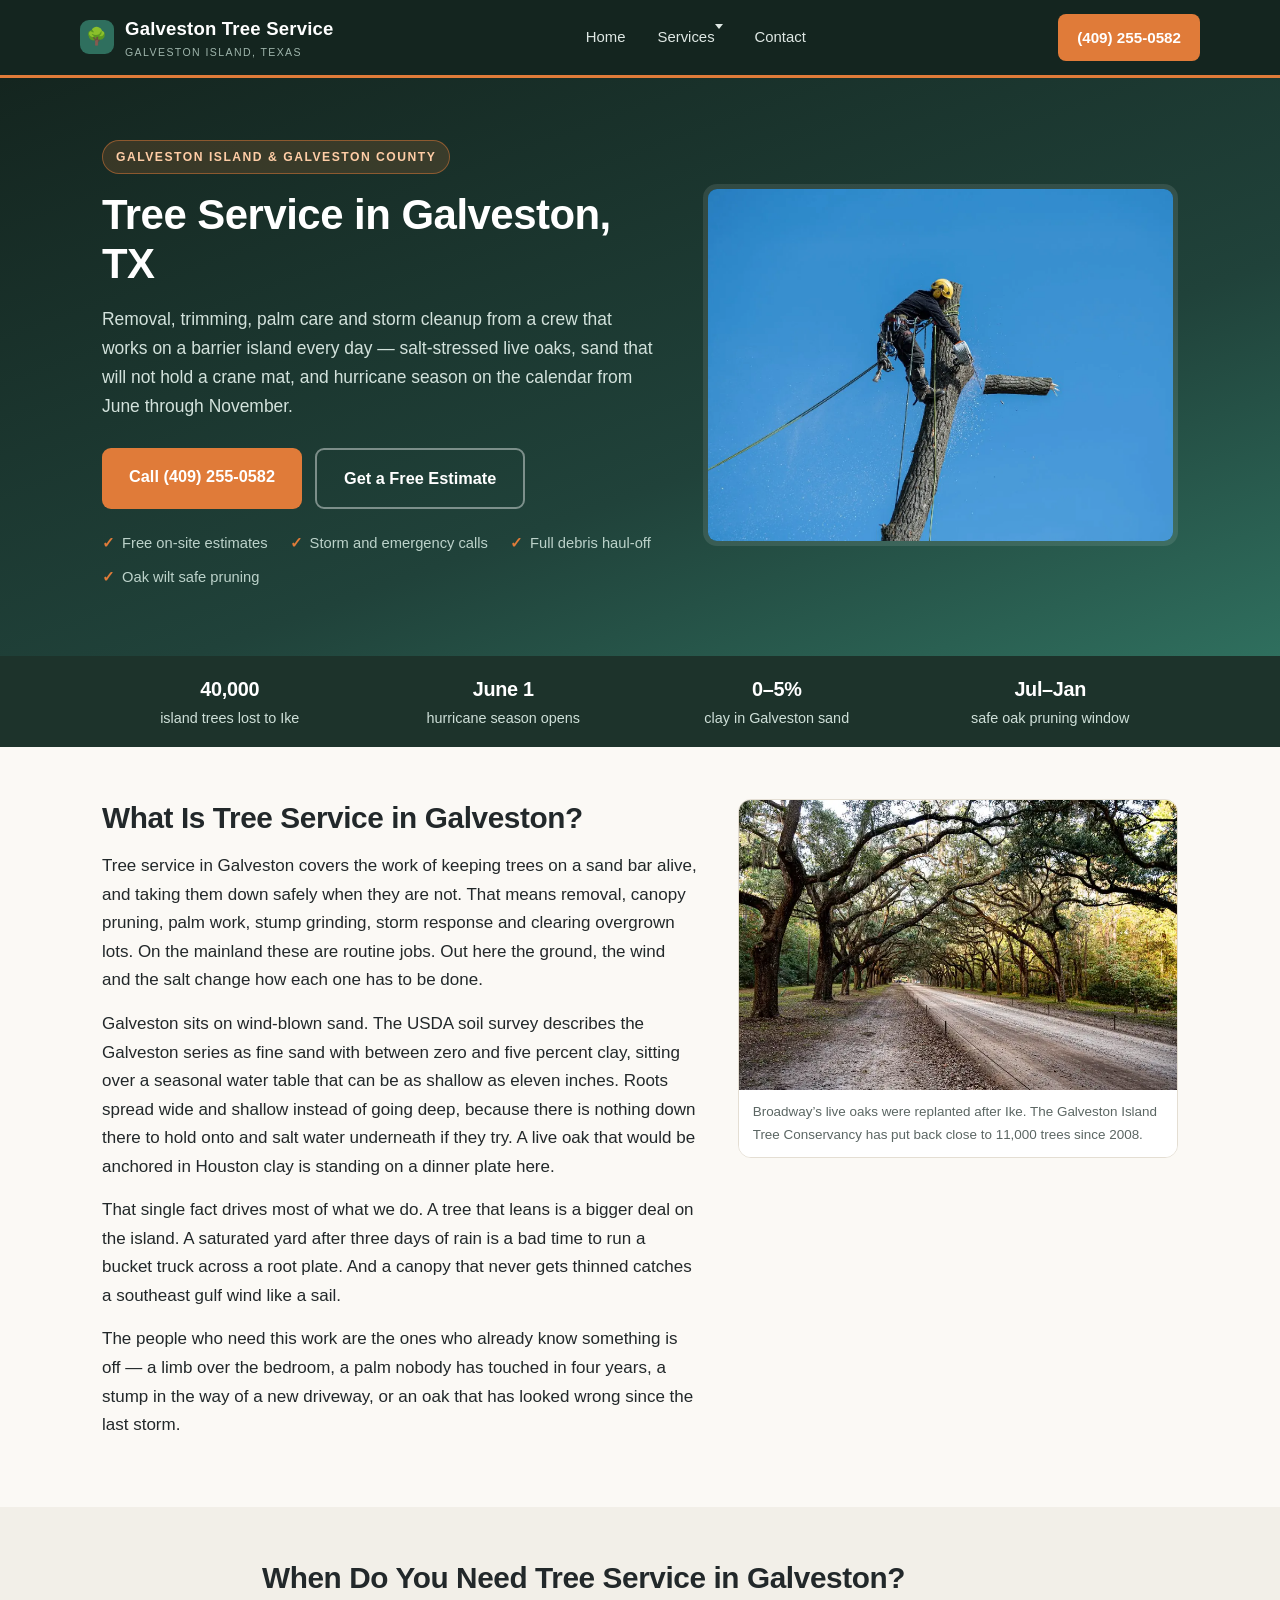
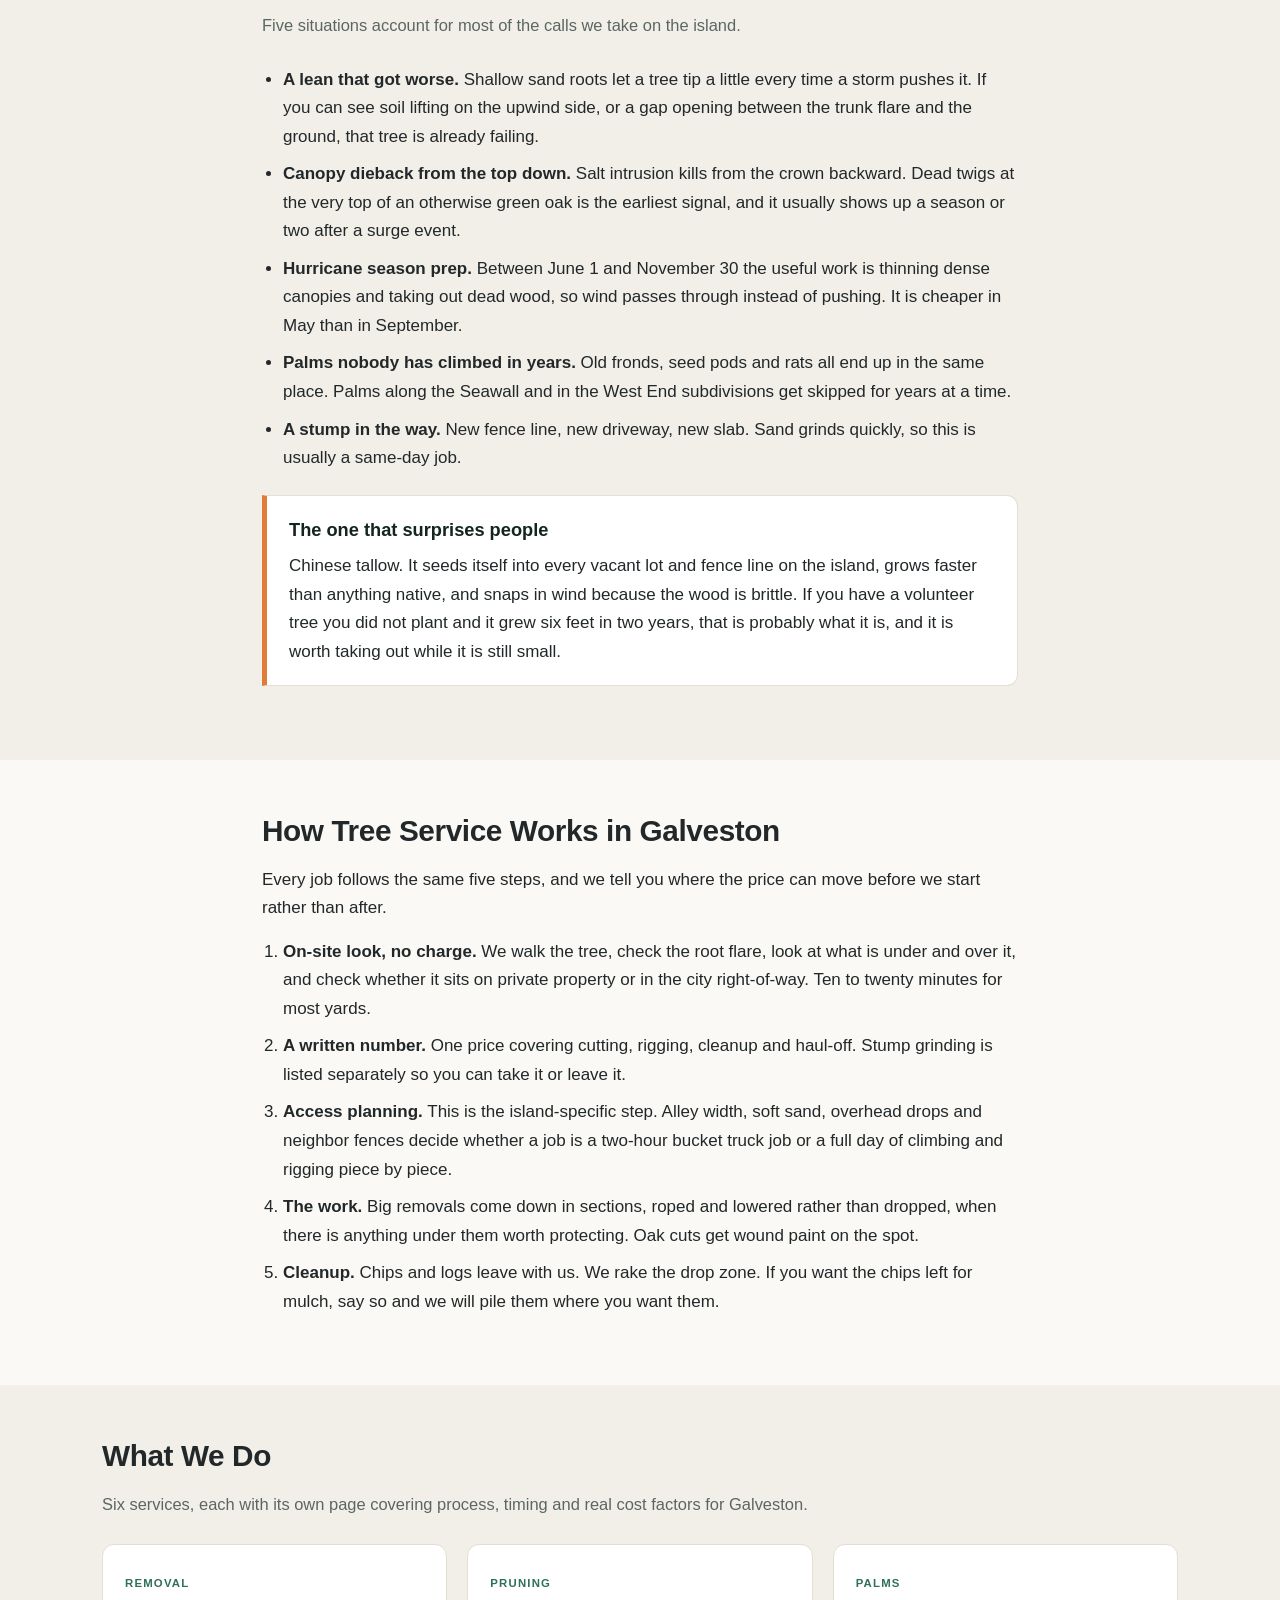
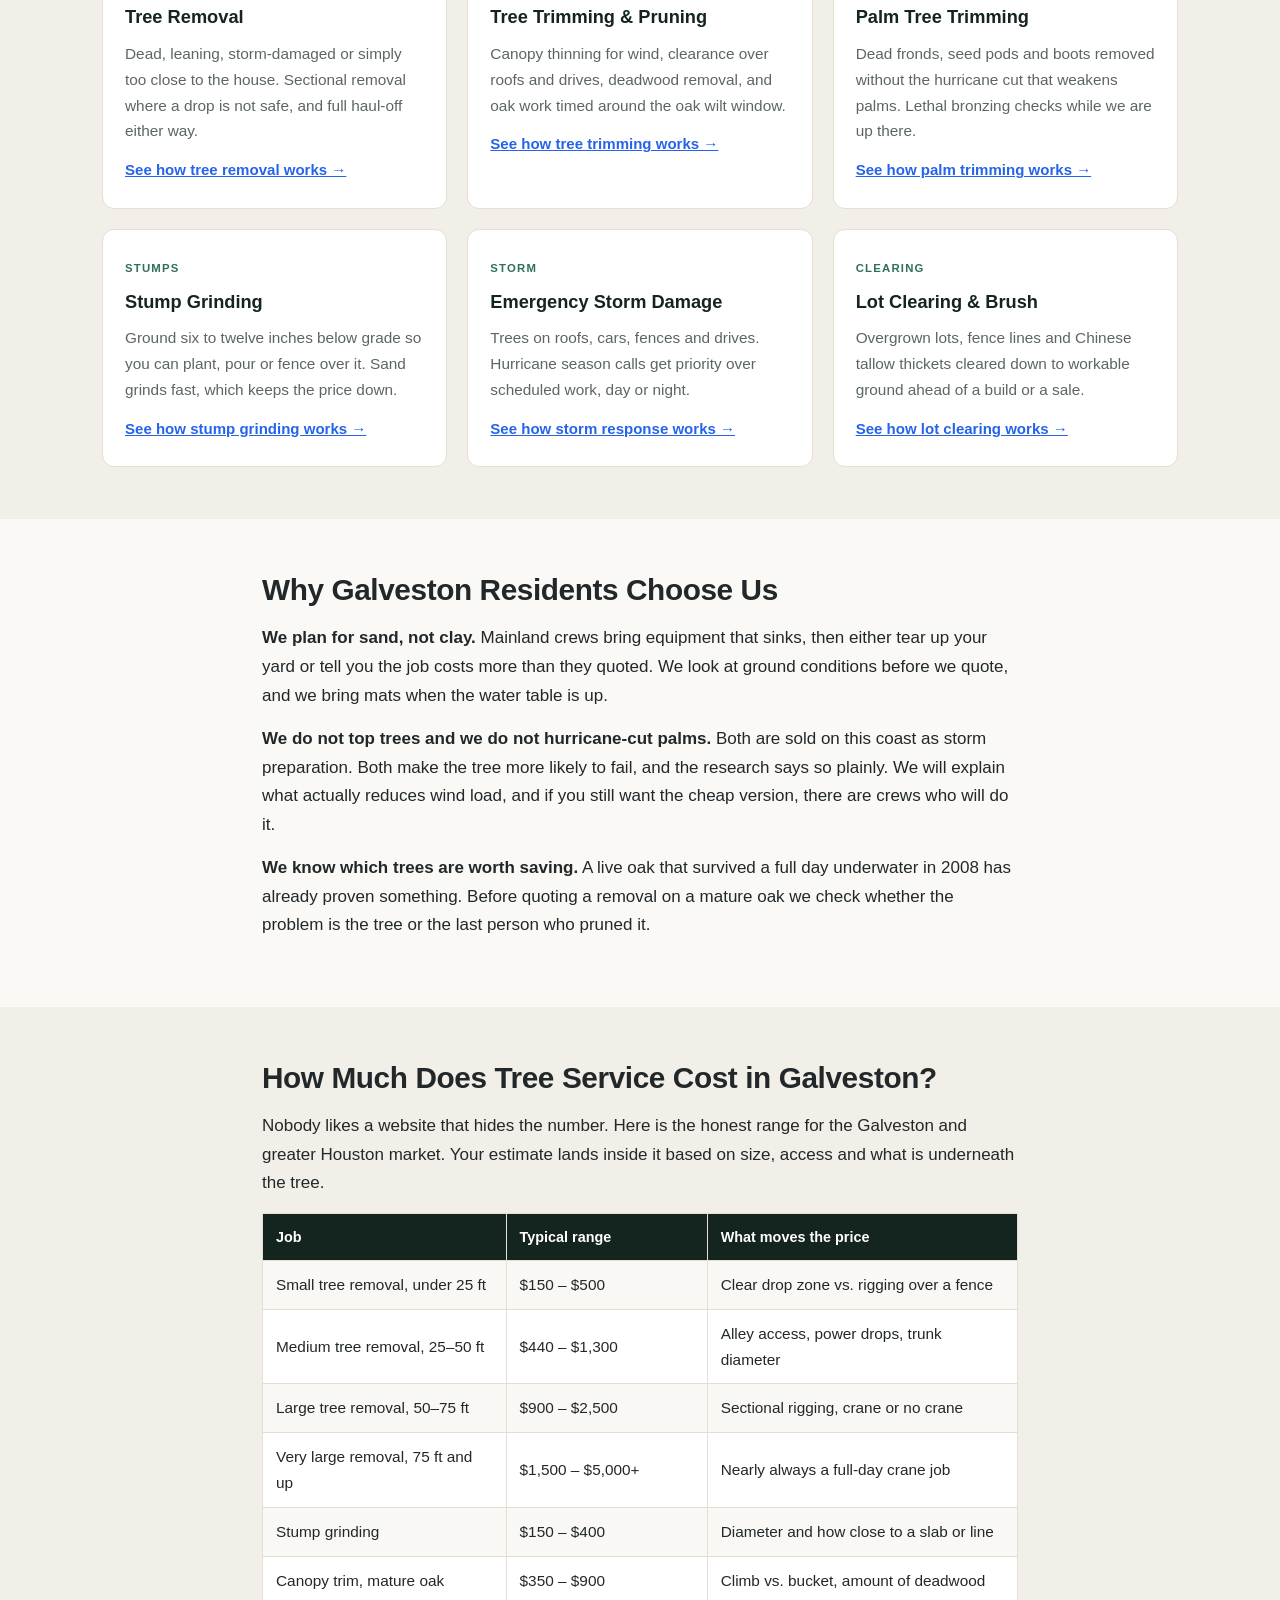
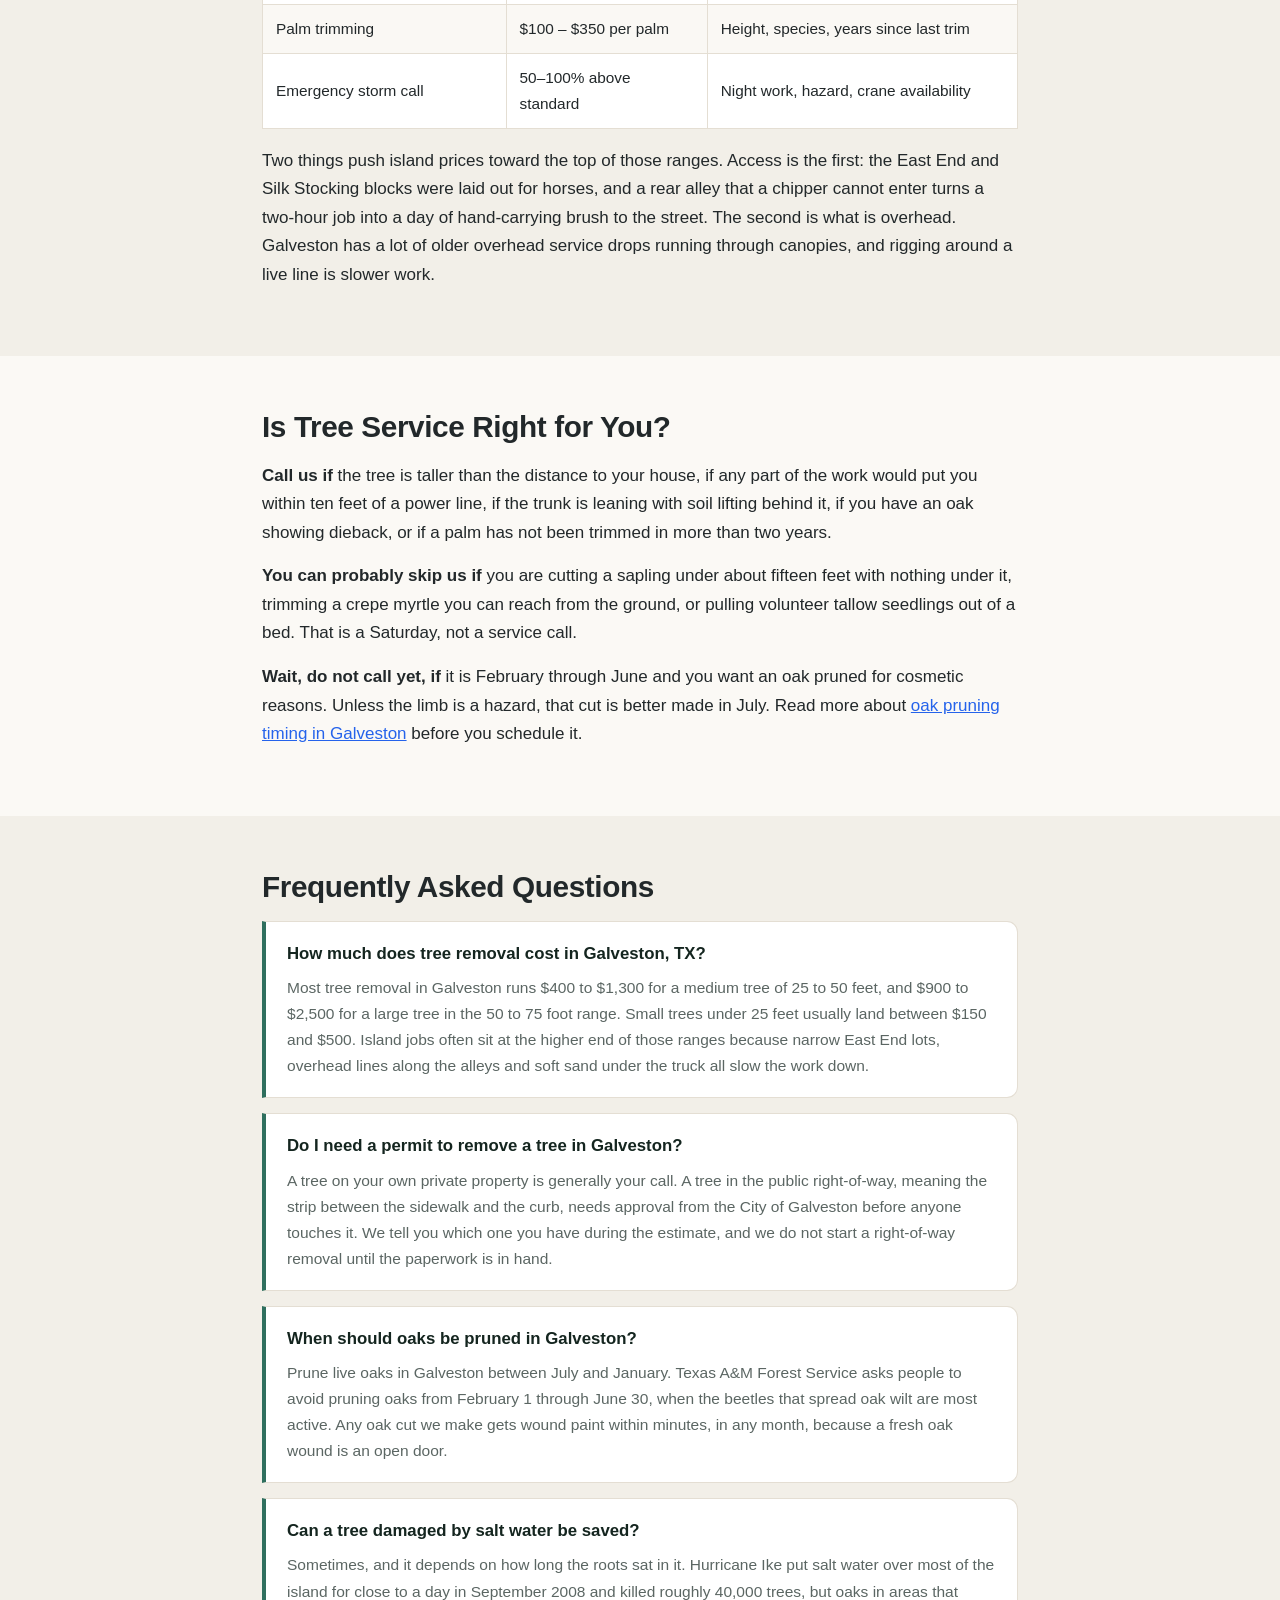
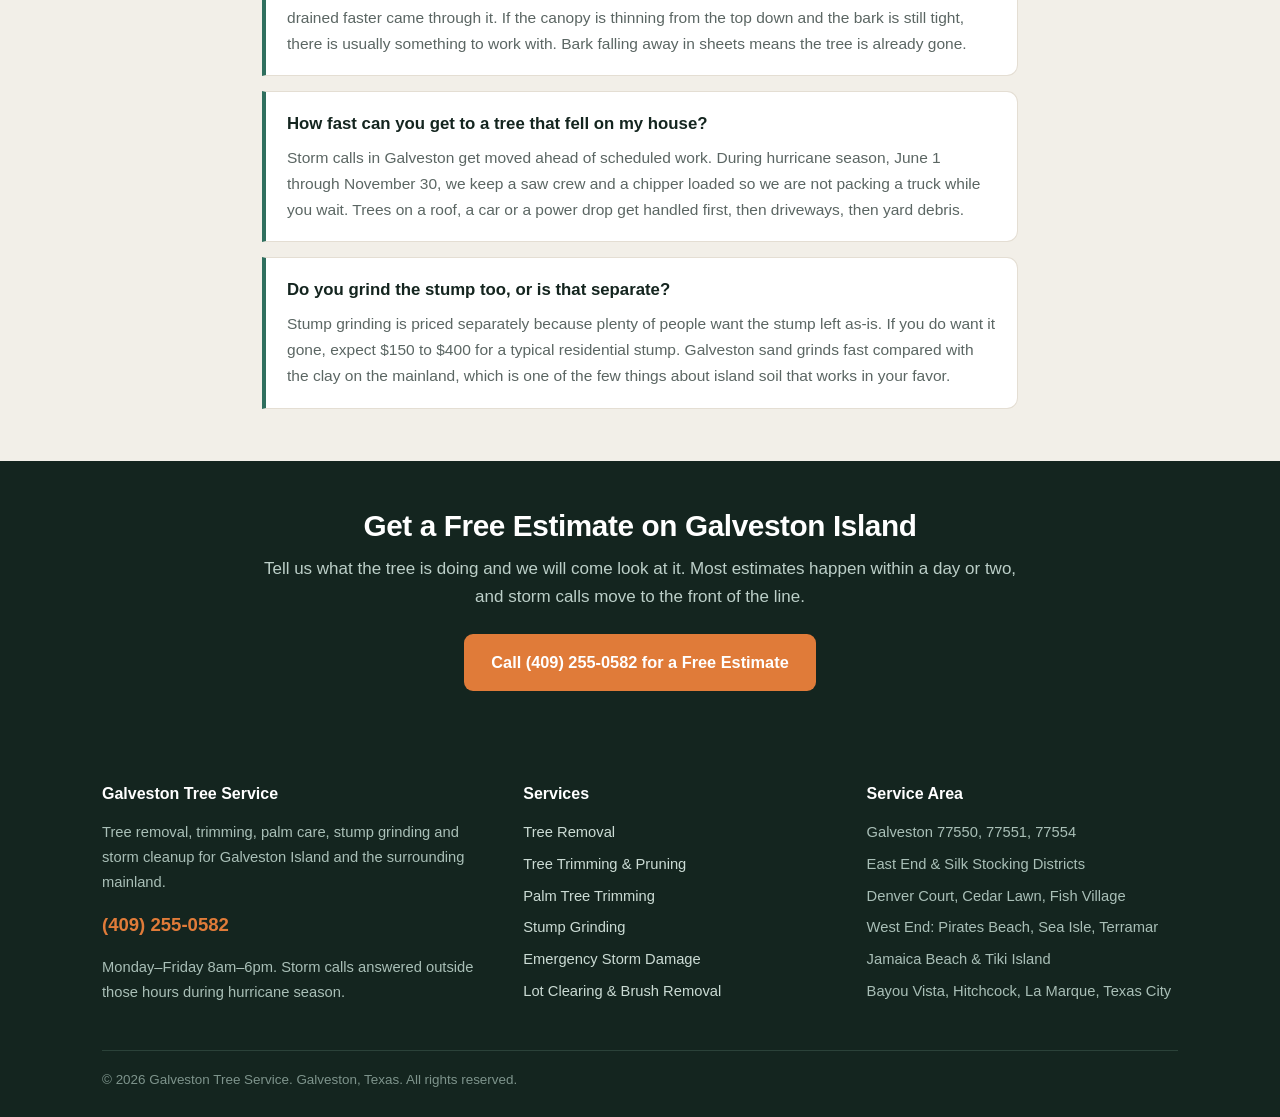
==== index.html @ 8388629d "Initial site build: Galveston Tree Service" ====
<!DOCTYPE html>
<html lang="en">
<head>
<meta charset="utf-8">
<meta name="viewport" content="width=device-width, initial-scale=1">
<title>Tree Service in Galveston, TX | Island Crew, Free Estimates</title>
<meta name="description" content="Tree service in Galveston, TX. Removal, trimming, palm care, stump grinding and storm cleanup on Galveston Island. Free estimates. Call (409) 255-0582.">
<link rel="canonical" href="https://www.treeservicegalveston.com/">
<meta property="og:title" content="Tree Service in Galveston, TX | Island Crew, Free Estimates">
<meta property="og:description" content="Tree service in Galveston, TX. Removal, trimming, palm care, stump grinding and storm cleanup on Galveston Island. Free estimates. Call (409) 255-0582.">
<meta property="og:type" content="website">
<meta property="og:url" content="https://www.treeservicegalveston.com/">
<link rel="stylesheet" href="styles.css">
<script type="application/ld+json">{"@context": "https://schema.org", "@type": "LocalBusiness", "name": "Galveston Tree Service", "telephone": "(409) 255-0582", "url": "https://www.treeservicegalveston.com/", "address": {"@type": "PostalAddress", "addressLocality": "Galveston", "addressRegion": "TX", "postalCode": "77550", "addressCountry": "US"}, "areaServed": "Galveston, TX", "description": "Tree service in Galveston, TX &mdash; removal, trimming, palm care, stump grinding and storm cleanup on Galveston Island.", "openingHours": "Mo-Fr 08:00-18:00"}</script>
<script type="application/ld+json">{"@context": "https://schema.org", "@type": "FAQPage", "mainEntity": [{"@type": "Question", "name": "How much does tree removal cost in Galveston, TX?", "acceptedAnswer": {"@type": "Answer", "text": "Most tree removal in Galveston runs $400 to $1,300 for a medium tree of 25 to 50 feet, and $900 to $2,500 for a large tree in the 50 to 75 foot range. Small trees under 25 feet usually land between $150 and $500. Island jobs often sit at the higher end of those ranges because narrow East End lots, overhead lines along the alleys and soft sand under the truck all slow the work down."}}, {"@type": "Question", "name": "Do I need a permit to remove a tree in Galveston?", "acceptedAnswer": {"@type": "Answer", "text": "A tree on your own private property is generally your call. A tree in the public right-of-way, meaning the strip between the sidewalk and the curb, needs approval from the City of Galveston before anyone touches it. We tell you which one you have during the estimate, and we do not start a right-of-way removal until the paperwork is in hand."}}, {"@type": "Question", "name": "When should oaks be pruned in Galveston?", "acceptedAnswer": {"@type": "Answer", "text": "Prune live oaks in Galveston between July and January. Texas A&amp;M Forest Service asks people to avoid pruning oaks from February 1 through June 30, when the beetles that spread oak wilt are most active. Any oak cut we make gets wound paint within minutes, in any month, because a fresh oak wound is an open door."}}, {"@type": "Question", "name": "Can a tree damaged by salt water be saved?", "acceptedAnswer": {"@type": "Answer", "text": "Sometimes, and it depends on how long the roots sat in it. Hurricane Ike put salt water over most of the island for close to a day in September 2008 and killed roughly 40,000 trees, but oaks in areas that drained faster came through it. If the canopy is thinning from the top down and the bark is still tight, there is usually something to work with. Bark falling away in sheets means the tree is already gone."}}, {"@type": "Question", "name": "How fast can you get to a tree that fell on my house?", "acceptedAnswer": {"@type": "Answer", "text": "Storm calls in Galveston get moved ahead of scheduled work. During hurricane season, June 1 through November 30, we keep a saw crew and a chipper loaded so we are not packing a truck while you wait. Trees on a roof, a car or a power drop get handled first, then driveways, then yard debris."}}, {"@type": "Question", "name": "Do you grind the stump too, or is that separate?", "acceptedAnswer": {"@type": "Answer", "text": "Stump grinding is priced separately because plenty of people want the stump left as-is. If you do want it gone, expect $150 to $400 for a typical residential stump. Galveston sand grinds fast compared with the clay on the mainland, which is one of the few things about island soil that works in your favor."}}]}</script>
</head>
<body>
<header class="topbar">
  <div class="wrap nav">
    <a class="brand" href="/"><span class="mark">&#127795;</span>
      <span>Galveston Tree Service<small>Galveston Island, Texas</small></span></a>
    <ul class="nav-links">
      <li><a href="/">Home</a></li>
      <li class="has-dropdown">
        <a href="services.html">Services</a>
        <div class="dropdown-menu">
          <ul class="dropdown-menu-list">
        <li><a href="tree-removal-galveston.html">Tree Removal</a></li>
        <li><a href="tree-trimming-galveston.html">Tree Trimming &amp; Pruning</a></li>
        <li><a href="palm-tree-trimming-galveston.html">Palm Tree Trimming</a></li>
        <li><a href="stump-grinding-galveston.html">Stump Grinding</a></li>
        <li><a href="emergency-tree-service-galveston.html">Emergency Storm Damage</a></li>
        <li><a href="lot-clearing-galveston.html">Lot Clearing &amp; Brush Removal</a></li>
          </ul>
        </div>
      </li>
      <li><a href="contact.html">Contact</a></li>
    </ul>
    <a class="nav-call" href="tel:+14092550582">(409) 255-0582</a>
  </div>
</header>
<section class="hero">
  <div class="wrap hero-grid">
    <div>
      <span class="eyebrow">Galveston Island &amp; Galveston County</span>
      <h1>Tree Service in Galveston, TX</h1>
      <p class="lede">Removal, trimming, palm care and storm cleanup from a crew that works on a barrier island every day &mdash; salt-stressed live oaks, sand that will not hold a crane mat, and hurricane season on the calendar from June through November.</p>
      <div class="hero-cta">
        <a class="btn btn-primary" href="tel:+14092550582">Call (409) 255-0582</a>
        <a class="btn btn-ghost" href="contact.html">Get a Free Estimate</a>
      </div>
      <ul class="hero-points">
        <li>Free on-site estimates</li>
        <li>Storm and emergency calls</li>
        <li>Full debris haul-off</li>
        <li>Oak wilt safe pruning</li>
      </ul>
    </div>
    <div class="hero-img">
      <img src="tree-service-galveston-tx.webp" alt="Tree service in Galveston, TX" width="1399" height="933">
    </div>
  </div>
</section>

<div class="strip">
  <div class="wrap strip-grid">
    <div><b>40,000</b>island trees lost to Ike</div>
    <div><b>June 1</b>hurricane season opens</div>
    <div><b>0&ndash;5%</b>clay in Galveston sand</div>
    <div><b>Jul&ndash;Jan</b>safe oak pruning window</div>
  </div>
</div>

<section>
  <div class="wrap two-col">
    <div>
      <h2>What Is Tree Service in Galveston?</h2>
      <p>Tree service in Galveston covers the work of keeping trees on a sand bar alive, and taking them down safely when they are not. That means removal, canopy pruning, palm work, stump grinding, storm response and clearing overgrown lots. On the mainland these are routine jobs. Out here the ground, the wind and the salt change how each one has to be done.</p>
      <p>Galveston sits on wind-blown sand. The USDA soil survey describes the Galveston series as fine sand with between zero and five percent clay, sitting over a seasonal water table that can be as shallow as eleven inches. Roots spread wide and shallow instead of going deep, because there is nothing down there to hold onto and salt water underneath if they try. A live oak that would be anchored in Houston clay is standing on a dinner plate here.</p>
      <p>That single fact drives most of what we do. A tree that leans is a bigger deal on the island. A saturated yard after three days of rain is a bad time to run a bucket truck across a root plate. And a canopy that never gets thinned catches a southeast gulf wind like a sail.</p>
      <p>The people who need this work are the ones who already know something is off &mdash; a limb over the bedroom, a palm nobody has touched in four years, a stump in the way of a new driveway, or an oak that has looked wrong since the last storm.</p>
    </div>
    <figure class="figure">
      <img src="live-oak-canopy-galveston.webp" alt="Tree service in Galveston, TX" width="820" height="546">
      <figcaption>Broadway&rsquo;s live oaks were replanted after Ike. The Galveston Island Tree Conservancy has put back close to 11,000 trees since 2008.</figcaption>
    </figure>
  </div>
</section>

<section class="alt">
  <div class="wrap narrow">
    <h2>When Do You Need Tree Service in Galveston?</h2>
    <p class="lead-sub">Five situations account for most of the calls we take on the island.</p>
    <ul class="body-list">
      <li><strong>A lean that got worse.</strong> Shallow sand roots let a tree tip a little every time a storm pushes it. If you can see soil lifting on the upwind side, or a gap opening between the trunk flare and the ground, that tree is already failing.</li>
      <li><strong>Canopy dieback from the top down.</strong> Salt intrusion kills from the crown backward. Dead twigs at the very top of an otherwise green oak is the earliest signal, and it usually shows up a season or two after a surge event.</li>
      <li><strong>Hurricane season prep.</strong> Between June 1 and November 30 the useful work is thinning dense canopies and taking out dead wood, so wind passes through instead of pushing. It is cheaper in May than in September.</li>
      <li><strong>Palms nobody has climbed in years.</strong> Old fronds, seed pods and rats all end up in the same place. Palms along the Seawall and in the West End subdivisions get skipped for years at a time.</li>
      <li><strong>A stump in the way.</strong> New fence line, new driveway, new slab. Sand grinds quickly, so this is usually a same-day job.</li>
    </ul>
    <div class="callout">
      <h3>The one that surprises people</h3>
      <p>Chinese tallow. It seeds itself into every vacant lot and fence line on the island, grows faster than anything native, and snaps in wind because the wood is brittle. If you have a volunteer tree you did not plant and it grew six feet in two years, that is probably what it is, and it is worth taking out while it is still small.</p>
    </div>
  </div>
</section>

<section>
  <div class="wrap narrow">
    <h2>How Tree Service Works in Galveston</h2>
    <p>Every job follows the same five steps, and we tell you where the price can move before we start rather than after.</p>
    <ol class="body-list">
      <li><strong>On-site look, no charge.</strong> We walk the tree, check the root flare, look at what is under and over it, and check whether it sits on private property or in the city right-of-way. Ten to twenty minutes for most yards.</li>
      <li><strong>A written number.</strong> One price covering cutting, rigging, cleanup and haul-off. Stump grinding is listed separately so you can take it or leave it.</li>
      <li><strong>Access planning.</strong> This is the island-specific step. Alley width, soft sand, overhead drops and neighbor fences decide whether a job is a two-hour bucket truck job or a full day of climbing and rigging piece by piece.</li>
      <li><strong>The work.</strong> Big removals come down in sections, roped and lowered rather than dropped, when there is anything under them worth protecting. Oak cuts get wound paint on the spot.</li>
      <li><strong>Cleanup.</strong> Chips and logs leave with us. We rake the drop zone. If you want the chips left for mulch, say so and we will pile them where you want them.</li>
    </ol>
  </div>
</section>

<section class="alt">
  <div class="wrap">
    <h2>What We Do</h2>
    <p class="lead-sub">Six services, each with its own page covering process, timing and real cost factors for Galveston.</p>
    <div class="cards">
      <div class="card"><span class="tag">Removal</span><h3>Tree Removal</h3>
        <p>Dead, leaning, storm-damaged or simply too close to the house. Sectional removal where a drop is not safe, and full haul-off either way.</p>
        <a class="more" href="tree-removal-galveston.html">See how tree removal works &rarr;</a></div>
      <div class="card"><span class="tag">Pruning</span><h3>Tree Trimming &amp; Pruning</h3>
        <p>Canopy thinning for wind, clearance over roofs and drives, deadwood removal, and oak work timed around the oak wilt window.</p>
        <a class="more" href="tree-trimming-galveston.html">See how tree trimming works &rarr;</a></div>
      <div class="card"><span class="tag">Palms</span><h3>Palm Tree Trimming</h3>
        <p>Dead fronds, seed pods and boots removed without the hurricane cut that weakens palms. Lethal bronzing checks while we are up there.</p>
        <a class="more" href="palm-tree-trimming-galveston.html">See how palm trimming works &rarr;</a></div>
      <div class="card"><span class="tag">Stumps</span><h3>Stump Grinding</h3>
        <p>Ground six to twelve inches below grade so you can plant, pour or fence over it. Sand grinds fast, which keeps the price down.</p>
        <a class="more" href="stump-grinding-galveston.html">See how stump grinding works &rarr;</a></div>
      <div class="card"><span class="tag">Storm</span><h3>Emergency Storm Damage</h3>
        <p>Trees on roofs, cars, fences and drives. Hurricane season calls get priority over scheduled work, day or night.</p>
        <a class="more" href="emergency-tree-service-galveston.html">See how storm response works &rarr;</a></div>
      <div class="card"><span class="tag">Clearing</span><h3>Lot Clearing &amp; Brush</h3>
        <p>Overgrown lots, fence lines and Chinese tallow thickets cleared down to workable ground ahead of a build or a sale.</p>
        <a class="more" href="lot-clearing-galveston.html">See how lot clearing works &rarr;</a></div>
    </div>
  </div>
</section>

<section>
  <div class="wrap narrow">
    <h2>Why Galveston Residents Choose Us</h2>
    <p><strong>We plan for sand, not clay.</strong> Mainland crews bring equipment that sinks, then either tear up your yard or tell you the job costs more than they quoted. We look at ground conditions before we quote, and we bring mats when the water table is up.</p>
    <p><strong>We do not top trees and we do not hurricane-cut palms.</strong> Both are sold on this coast as storm preparation. Both make the tree more likely to fail, and the research says so plainly. We will explain what actually reduces wind load, and if you still want the cheap version, there are crews who will do it.</p>
    <p><strong>We know which trees are worth saving.</strong> A live oak that survived a full day underwater in 2008 has already proven something. Before quoting a removal on a mature oak we check whether the problem is the tree or the last person who pruned it.</p>
  </div>
</section>

<section class="alt">
  <div class="wrap narrow">
    <h2>How Much Does Tree Service Cost in Galveston?</h2>
    <p>Nobody likes a website that hides the number. Here is the honest range for the Galveston and greater Houston market. Your estimate lands inside it based on size, access and what is underneath the tree.</p>
    <table class="price-table">
      <tr><th>Job</th><th>Typical range</th><th>What moves the price</th></tr>
      <tr><td>Small tree removal, under 25 ft</td><td>$150 &ndash; $500</td><td>Clear drop zone vs. rigging over a fence</td></tr>
      <tr><td>Medium tree removal, 25&ndash;50 ft</td><td>$440 &ndash; $1,300</td><td>Alley access, power drops, trunk diameter</td></tr>
      <tr><td>Large tree removal, 50&ndash;75 ft</td><td>$900 &ndash; $2,500</td><td>Sectional rigging, crane or no crane</td></tr>
      <tr><td>Very large removal, 75 ft and up</td><td>$1,500 &ndash; $5,000+</td><td>Nearly always a full-day crane job</td></tr>
      <tr><td>Stump grinding</td><td>$150 &ndash; $400</td><td>Diameter and how close to a slab or line</td></tr>
      <tr><td>Canopy trim, mature oak</td><td>$350 &ndash; $900</td><td>Climb vs. bucket, amount of deadwood</td></tr>
      <tr><td>Palm trimming</td><td>$100 &ndash; $350 per palm</td><td>Height, species, years since last trim</td></tr>
      <tr><td>Emergency storm call</td><td>50&ndash;100% above standard</td><td>Night work, hazard, crane availability</td></tr>
    </table>
    <p>Two things push island prices toward the top of those ranges. Access is the first: the East End and Silk Stocking blocks were laid out for horses, and a rear alley that a chipper cannot enter turns a two-hour job into a day of hand-carrying brush to the street. The second is what is overhead. Galveston has a lot of older overhead service drops running through canopies, and rigging around a live line is slower work.</p>
  </div>
</section>

<section>
  <div class="wrap narrow">
    <h2>Is Tree Service Right for You?</h2>
    <p><strong>Call us if</strong> the tree is taller than the distance to your house, if any part of the work would put you within ten feet of a power line, if the trunk is leaning with soil lifting behind it, if you have an oak showing dieback, or if a palm has not been trimmed in more than two years.</p>
    <p><strong>You can probably skip us if</strong> you are cutting a sapling under about fifteen feet with nothing under it, trimming a crepe myrtle you can reach from the ground, or pulling volunteer tallow seedlings out of a bed. That is a Saturday, not a service call.</p>
    <p><strong>Wait, do not call yet, if</strong> it is February through June and you want an oak pruned for cosmetic reasons. Unless the limb is a hazard, that cut is better made in July. Read more about <a href="tree-trimming-galveston.html" style="color: #2563eb; text-decoration: underline;">oak pruning timing in Galveston</a> before you schedule it.</p>
  </div>
</section>

<section class="alt">
  <div class="wrap narrow">
    <h2>Frequently Asked Questions</h2>
    <div class="faq">
  <div class="faq-item">
    <h3>How much does tree removal cost in Galveston, TX?</h3>
    <p>Most tree removal in Galveston runs $400 to $1,300 for a medium tree of 25 to 50 feet, and $900 to $2,500 for a large tree in the 50 to 75 foot range. Small trees under 25 feet usually land between $150 and $500. Island jobs often sit at the higher end of those ranges because narrow East End lots, overhead lines along the alleys and soft sand under the truck all slow the work down.</p>
  </div>
  <div class="faq-item">
    <h3>Do I need a permit to remove a tree in Galveston?</h3>
    <p>A tree on your own private property is generally your call. A tree in the public right-of-way, meaning the strip between the sidewalk and the curb, needs approval from the City of Galveston before anyone touches it. We tell you which one you have during the estimate, and we do not start a right-of-way removal until the paperwork is in hand.</p>
  </div>
  <div class="faq-item">
    <h3>When should oaks be pruned in Galveston?</h3>
    <p>Prune live oaks in Galveston between July and January. Texas A&amp;M Forest Service asks people to avoid pruning oaks from February 1 through June 30, when the beetles that spread oak wilt are most active. Any oak cut we make gets wound paint within minutes, in any month, because a fresh oak wound is an open door.</p>
  </div>
  <div class="faq-item">
    <h3>Can a tree damaged by salt water be saved?</h3>
    <p>Sometimes, and it depends on how long the roots sat in it. Hurricane Ike put salt water over most of the island for close to a day in September 2008 and killed roughly 40,000 trees, but oaks in areas that drained faster came through it. If the canopy is thinning from the top down and the bark is still tight, there is usually something to work with. Bark falling away in sheets means the tree is already gone.</p>
  </div>
  <div class="faq-item">
    <h3>How fast can you get to a tree that fell on my house?</h3>
    <p>Storm calls in Galveston get moved ahead of scheduled work. During hurricane season, June 1 through November 30, we keep a saw crew and a chipper loaded so we are not packing a truck while you wait. Trees on a roof, a car or a power drop get handled first, then driveways, then yard debris.</p>
  </div>
  <div class="faq-item">
    <h3>Do you grind the stump too, or is that separate?</h3>
    <p>Stump grinding is priced separately because plenty of people want the stump left as-is. If you do want it gone, expect $150 to $400 for a typical residential stump. Galveston sand grinds fast compared with the clay on the mainland, which is one of the few things about island soil that works in your favor.</p>
  </div>
</div>
  </div>
</section>

<div class="cta-band">
  <div class="wrap">
    <h2>Get a Free Estimate on Galveston Island</h2>
    <p>Tell us what the tree is doing and we will come look at it. Most estimates happen within a day or two, and storm calls move to the front of the line.</p>
    <a class="btn btn-primary" href="tel:+14092550582">Call (409) 255-0582 for a Free Estimate</a>
  </div>
</div>

<footer>
  <div class="wrap">
    <div class="foot-grid">
      <div>
        <h4>Galveston Tree Service</h4>
        <p>Tree removal, trimming, palm care, stump grinding and storm cleanup for Galveston Island and the surrounding mainland.</p>
        <p><a class="foot-phone" href="tel:+14092550582">(409) 255-0582</a></p>
        <p>Monday&ndash;Friday 8am&ndash;6pm. Storm calls answered outside those hours during hurricane season.</p>
      </div>
      <div>
        <h4>Services</h4>
        <ul>
          <li><a href="tree-removal-galveston.html">Tree Removal</a></li>
          <li><a href="tree-trimming-galveston.html">Tree Trimming &amp; Pruning</a></li>
          <li><a href="palm-tree-trimming-galveston.html">Palm Tree Trimming</a></li>
          <li><a href="stump-grinding-galveston.html">Stump Grinding</a></li>
          <li><a href="emergency-tree-service-galveston.html">Emergency Storm Damage</a></li>
          <li><a href="lot-clearing-galveston.html">Lot Clearing &amp; Brush Removal</a></li>
        </ul>
      </div>
      <div>
        <h4>Service Area</h4>
        <ul>
          <li>Galveston 77550, 77551, 77554</li>
          <li>East End &amp; Silk Stocking Districts</li>
          <li>Denver Court, Cedar Lawn, Fish Village</li>
          <li>West End: Pirates Beach, Sea Isle, Terramar</li>
          <li>Jamaica Beach &amp; Tiki Island</li>
          <li>Bayou Vista, Hitchcock, La Marque, Texas City</li>
        </ul>
      </div>
    </div>
    <div class="foot-bottom">&copy; 2026 Galveston Tree Service. Galveston, Texas. All rights reserved.</div>
  </div>
</footer>
</body>
</html>
---- styles.css ----
/* Galveston Tree Service - island palette: pine, sand, sunset */
:root{
  --nav:#14251f;
  --nav-2:#1d332b;
  --accent:#e07b39;
  --accent-dk:#b85f26;
  --sea:#2f6f5e;
  --bg:#fbf9f5;
  --card:#ffffff;
  --ink:#22282a;
  --muted:#5b6663;
  --line:#e4ded3;
}
*{box-sizing:border-box;margin:0;padding:0}
html{scroll-behavior:auto}
body{
  font-family:"Segoe UI",Roboto,-apple-system,BlinkMacSystemFont,Helvetica,Arial,sans-serif;
  color:var(--ink);background:var(--bg);line-height:1.68;font-size:17px;
}
img{max-width:100%;display:block}
a{color:inherit}
.wrap{max-width:1120px;margin:0 auto;padding:0 22px}

/* ---------- NAV ---------- */
.topbar{background:var(--nav);position:sticky;top:0;z-index:300;border-bottom:3px solid var(--accent)}
.nav{display:flex;align-items:center;justify-content:space-between;gap:18px;padding:13px 0}
.brand{display:flex;align-items:center;gap:11px;color:#fff;text-decoration:none;font-weight:700;font-size:1.16rem;letter-spacing:.2px}
.brand span.mark{
  width:34px;height:34px;border-radius:9px;background:var(--sea);
  display:inline-flex;align-items:center;justify-content:center;font-size:1.05rem;flex:0 0 auto
}
.brand small{display:block;font-size:.66rem;font-weight:500;color:#9fb5ac;letter-spacing:1.4px;text-transform:uppercase}
.nav-links{list-style:none;display:flex;align-items:center;gap:6px}
.nav-links li{position:relative}
.nav-links > li > a{
  color:#dfe8e4;text-decoration:none;font-size:.93rem;font-weight:500;padding:9px 13px;display:block;border-radius:7px
}
.nav-links > li > a:hover{background:var(--nav-2);color:#fff}
.has-dropdown > a{display:inline-flex;align-items:center;gap:6px}
.has-dropdown > a::after{
  content:"";width:0;height:0;border-left:4px solid transparent;border-right:4px solid transparent;border-top:5px solid currentColor
}
/* transparent hit-area bridge keeps :hover alive across the gap */
.dropdown-menu{display:none;position:absolute;top:100%;left:-20px;padding-top:14px;min-width:270px;z-index:400}
.has-dropdown:hover .dropdown-menu,.has-dropdown:focus-within .dropdown-menu{display:block}
.dropdown-menu-list{
  list-style:none;background:var(--nav);border:1px solid #2b4239;border-top:3px solid var(--accent);padding:8px 0;
  box-shadow:0 14px 30px rgba(0,0,0,.28)
}
.dropdown-menu-list li + li{border-top:1px solid #2b4239}
.dropdown-menu-list a{display:block;padding:11px 20px;color:#dfe8e4;font-size:.9rem;font-weight:500;white-space:nowrap;text-decoration:none}
.dropdown-menu-list a:hover{background:var(--nav-2);color:#fff}
.nav-call{
  background:var(--accent);color:#fff;text-decoration:none;font-weight:700;font-size:.95rem;
  padding:11px 19px;border-radius:8px;white-space:nowrap
}
.nav-call:hover{background:var(--accent-dk)}
.nav-toggle{display:none}

/* ---------- HERO ---------- */
.hero{background:linear-gradient(160deg,#14251f 0%,#20423a 62%,#2f6f5e 100%);color:#fff;padding:62px 0 66px}
.hero-grid{display:grid;grid-template-columns:1.08fr .92fr;gap:44px;align-items:center}
.eyebrow{
  display:inline-block;background:rgba(224,123,57,.17);border:1px solid rgba(224,123,57,.5);color:#ffcda6;
  font-size:.76rem;font-weight:700;letter-spacing:1.5px;text-transform:uppercase;padding:6px 13px;border-radius:20px;margin-bottom:17px
}
.hero h1{font-size:2.62rem;line-height:1.16;font-weight:800;margin-bottom:16px;letter-spacing:-.5px}
.hero p.lede{font-size:1.09rem;color:#d3e2dc;margin-bottom:26px;max-width:34em}
.hero-cta{display:flex;flex-wrap:wrap;gap:13px;margin-bottom:22px}
.btn{
  display:inline-block;text-decoration:none;font-weight:700;padding:15px 27px;border-radius:9px;font-size:1.02rem
}
.btn-primary{background:var(--accent);color:#fff}
.btn-primary:hover{background:var(--accent-dk)}
.btn-ghost{background:transparent;color:#fff;border:2px solid rgba(255,255,255,.42)}
.btn-ghost:hover{border-color:#fff}
.hero-points{list-style:none;display:flex;flex-wrap:wrap;gap:9px 22px;font-size:.92rem;color:#bcd2ca}
.hero-points li::before{content:"\2713";color:var(--accent);font-weight:700;margin-right:7px}
.hero-img{border-radius:14px;overflow:hidden;border:5px solid rgba(255,255,255,.1)}
.hero-img img{width:100%;height:352px;object-fit:cover}

/* ---------- STRIP ---------- */
.strip{background:var(--nav-2);color:#cfe0d9;padding:17px 0;font-size:.9rem}
.strip-grid{display:grid;grid-template-columns:repeat(4,1fr);gap:18px;text-align:center}
.strip b{display:block;color:#fff;font-size:1.24rem;font-weight:800;letter-spacing:-.3px}

/* ---------- SECTIONS ---------- */
section{padding:52px 0}
section.alt{background:#f2efe8}
h2{font-size:1.86rem;line-height:1.25;font-weight:800;margin-bottom:16px;letter-spacing:-.4px}
h3{font-size:1.14rem;font-weight:700;margin-bottom:8px}
p{margin-bottom:15px}
.narrow{max-width:800px}
.lead-sub{color:var(--muted);font-size:1.03rem;margin-bottom:26px;max-width:52em}
ul.body-list,ol.body-list{margin:0 0 17px 21px}
ul.body-list li,ol.body-list li{margin-bottom:9px}

.two-col{display:grid;grid-template-columns:1.15fr .85fr;gap:40px;align-items:start}
.figure{border-radius:13px;overflow:hidden;border:1px solid var(--line);background:#fff}
.figure img{width:100%;height:290px;object-fit:cover}
.figure figcaption{font-size:.84rem;color:var(--muted);padding:11px 14px;background:#fff}

.cards{display:grid;grid-template-columns:repeat(3,1fr);gap:20px}
.card{background:var(--card);border:1px solid var(--line);border-radius:12px;padding:23px 22px}
.card h3{color:var(--nav)}
.card .tag{
  display:inline-block;font-size:.71rem;letter-spacing:1.2px;text-transform:uppercase;font-weight:700;
  color:var(--sea);margin-bottom:9px
}
.card p{font-size:.96rem;color:var(--muted);margin-bottom:12px}
.card a.more{color:#2563eb;text-decoration:underline;font-weight:600;font-size:.94rem}

.price-table{width:100%;border-collapse:collapse;margin:6px 0 18px;font-size:.96rem;background:#fff}
.price-table th,.price-table td{border:1px solid var(--line);padding:11px 13px;text-align:left}
.price-table th{background:var(--nav);color:#fff;font-weight:600;font-size:.9rem}
.price-table tr:nth-child(even) td{background:#faf8f4}

.callout{
  background:#fff;border-left:5px solid var(--accent);border-radius:0 11px 11px 0;padding:19px 22px;margin:22px 0;
  border-top:1px solid var(--line);border-right:1px solid var(--line);border-bottom:1px solid var(--line)
}
.callout h3{margin-bottom:7px;color:var(--nav)}
.callout p:last-child{margin-bottom:0}

.faq{display:grid;gap:15px}
.faq-item{background:#fff;border:1px solid var(--line);border-left:4px solid var(--sea);border-radius:0 11px 11px 0;padding:18px 21px}
.faq-item h3{color:var(--nav);font-size:1.05rem;margin-bottom:7px}
.faq-item p{margin-bottom:0;color:var(--muted);font-size:.97rem}

.svc-block{background:#fff;border:1px solid var(--line);border-radius:12px;padding:26px 25px;margin-bottom:20px}
.svc-block h2{font-size:1.42rem;margin-bottom:11px}
.svc-block p:last-of-type{margin-bottom:13px}

.cta-band{background:var(--nav);color:#fff;padding:46px 0;text-align:center}
.cta-band h2{color:#fff;margin-bottom:11px}
.cta-band p{color:#bccfc8;max-width:46em;margin:0 auto 22px}

.contact-grid{display:grid;grid-template-columns:.95fr 1.05fr;gap:38px;align-items:start}
.info-box{background:#fff;border:1px solid var(--line);border-radius:12px;padding:24px}
.info-box h3{color:var(--nav);margin-top:16px}
.info-box h3:first-child{margin-top:0}
.info-box p{font-size:.97rem;color:var(--muted)}
.phone-big{font-size:1.72rem;font-weight:800;color:var(--accent);text-decoration:none;display:inline-block;margin:4px 0 8px}
form{background:#fff;border:1px solid var(--line);border-radius:12px;padding:25px}
label{display:block;font-weight:600;font-size:.9rem;margin-bottom:6px}
input,textarea,select{
  width:100%;padding:11px 13px;border:1px solid #cfc8bb;border-radius:8px;font-size:1rem;
  font-family:inherit;margin-bottom:15px;background:#fdfcfa;color:var(--ink)
}
textarea{min-height:128px;resize:vertical}
button[type=submit]{
  width:100%;background:var(--accent);color:#fff;border:none;padding:15px;border-radius:9px;
  font-size:1.04rem;font-weight:700;cursor:pointer;font-family:inherit
}
button[type=submit]:hover{background:var(--accent-dk)}

/* ---------- FOOTER ---------- */
footer{background:var(--nav);color:#a9bfb7;padding:44px 0 26px;font-size:.92rem}
.foot-grid{display:grid;grid-template-columns:1.25fr 1fr 1fr;gap:32px;margin-bottom:30px}
footer h4{color:#fff;font-size:1rem;margin-bottom:12px}
footer a{color:#cbdbd4;text-decoration:none}
footer a:hover{color:#fff;text-decoration:underline}
footer ul{list-style:none}
footer ul li{margin-bottom:7px}
.foot-phone{color:var(--accent);font-weight:700;font-size:1.16rem;text-decoration:none}
.foot-bottom{border-top:1px solid #2b4239;padding-top:18px;font-size:.84rem;color:#7e948c}

/* ---------- RESPONSIVE ---------- */
@media (max-width:900px){
  .hero-grid,.two-col,.contact-grid{grid-template-columns:1fr}
  .cards{grid-template-columns:1fr 1fr}
  .strip-grid{grid-template-columns:1fr 1fr;gap:14px;text-align:left}
  .foot-grid{grid-template-columns:1fr 1fr}
  .hero h1{font-size:2.1rem}
  .hero-img img{height:250px}
}
@media (max-width:680px){
  body{font-size:16px}
  .nav{flex-wrap:wrap}
  .nav-links{order:3;width:100%;flex-wrap:wrap;justify-content:flex-start;gap:2px;padding-top:6px;border-top:1px solid #2b4239;margin-top:8px}
  .dropdown-menu{position:static;padding-top:6px;min-width:0}
  .dropdown-menu-list{box-shadow:none}
  .cards{grid-template-columns:1fr}
  .foot-grid{grid-template-columns:1fr}
  h2{font-size:1.55rem}
  .hero h1{font-size:1.86rem}
  .btn{display:block;text-align:center}
}
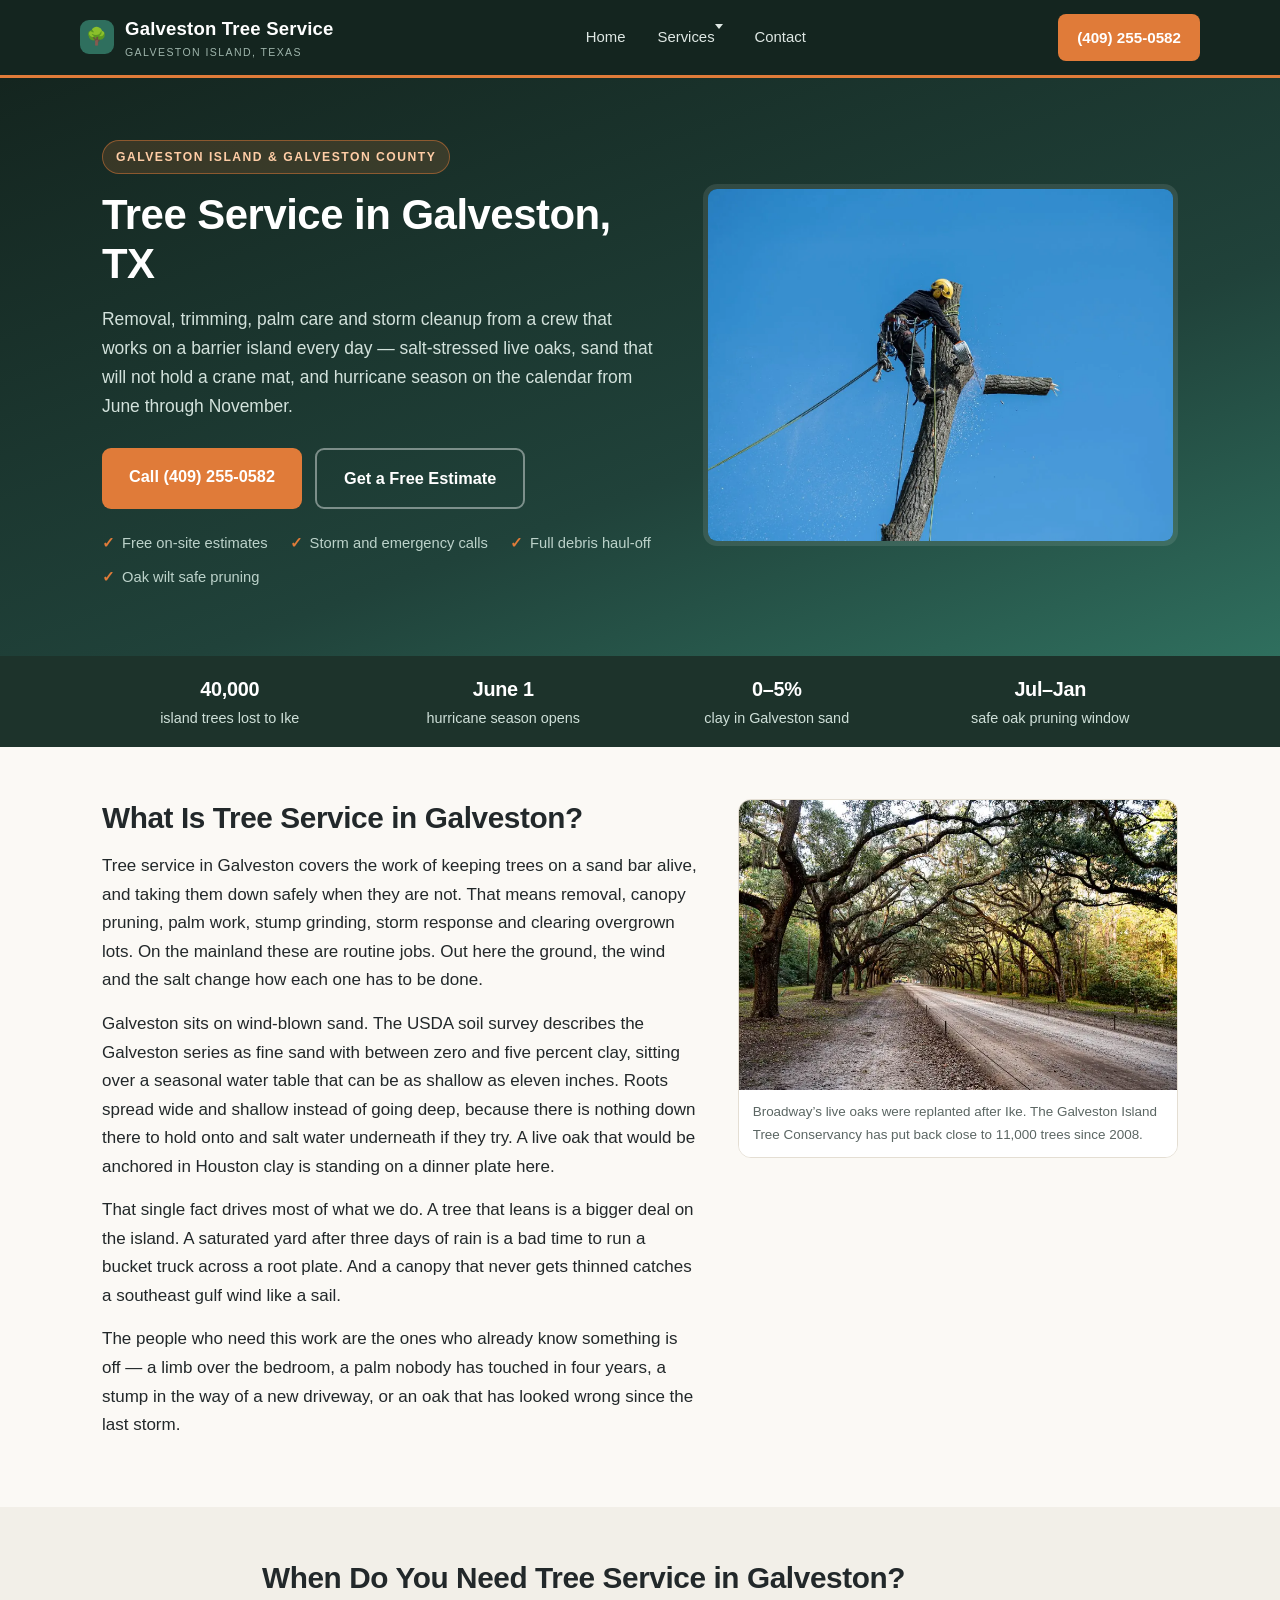
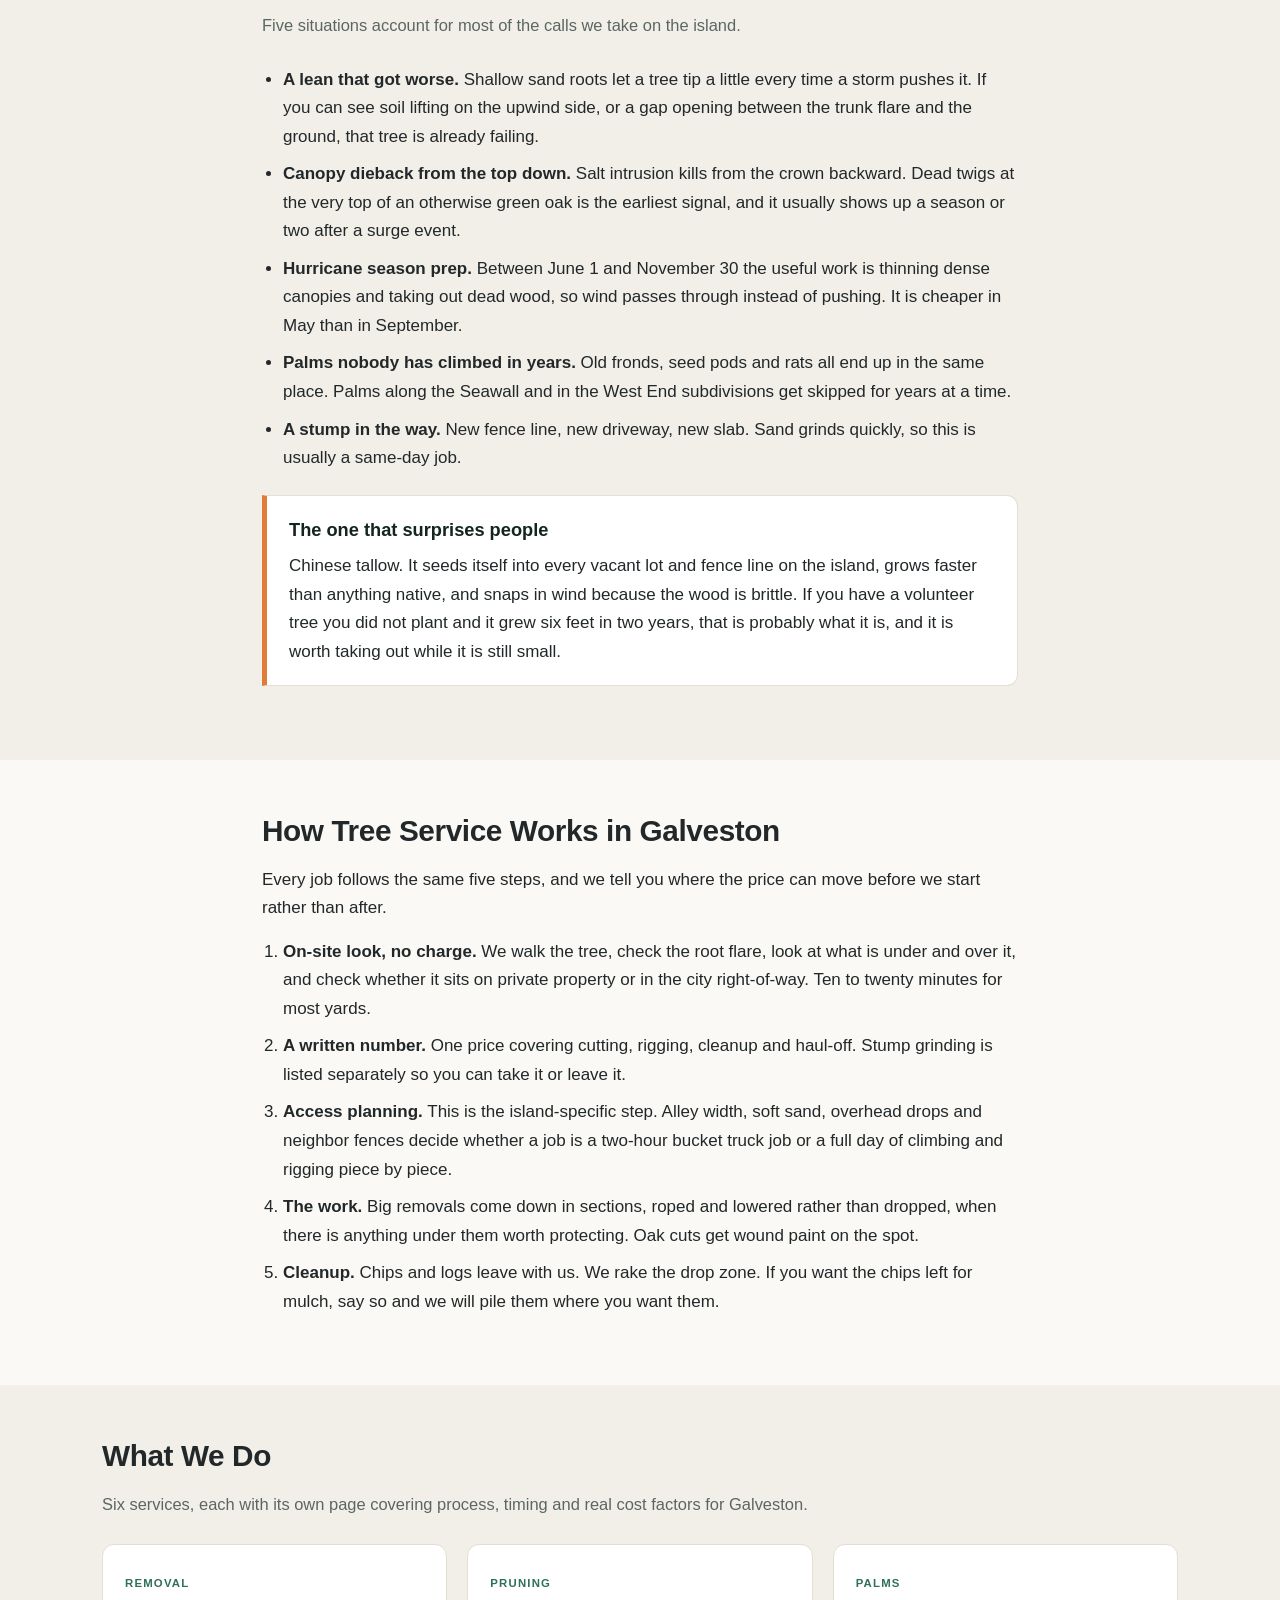
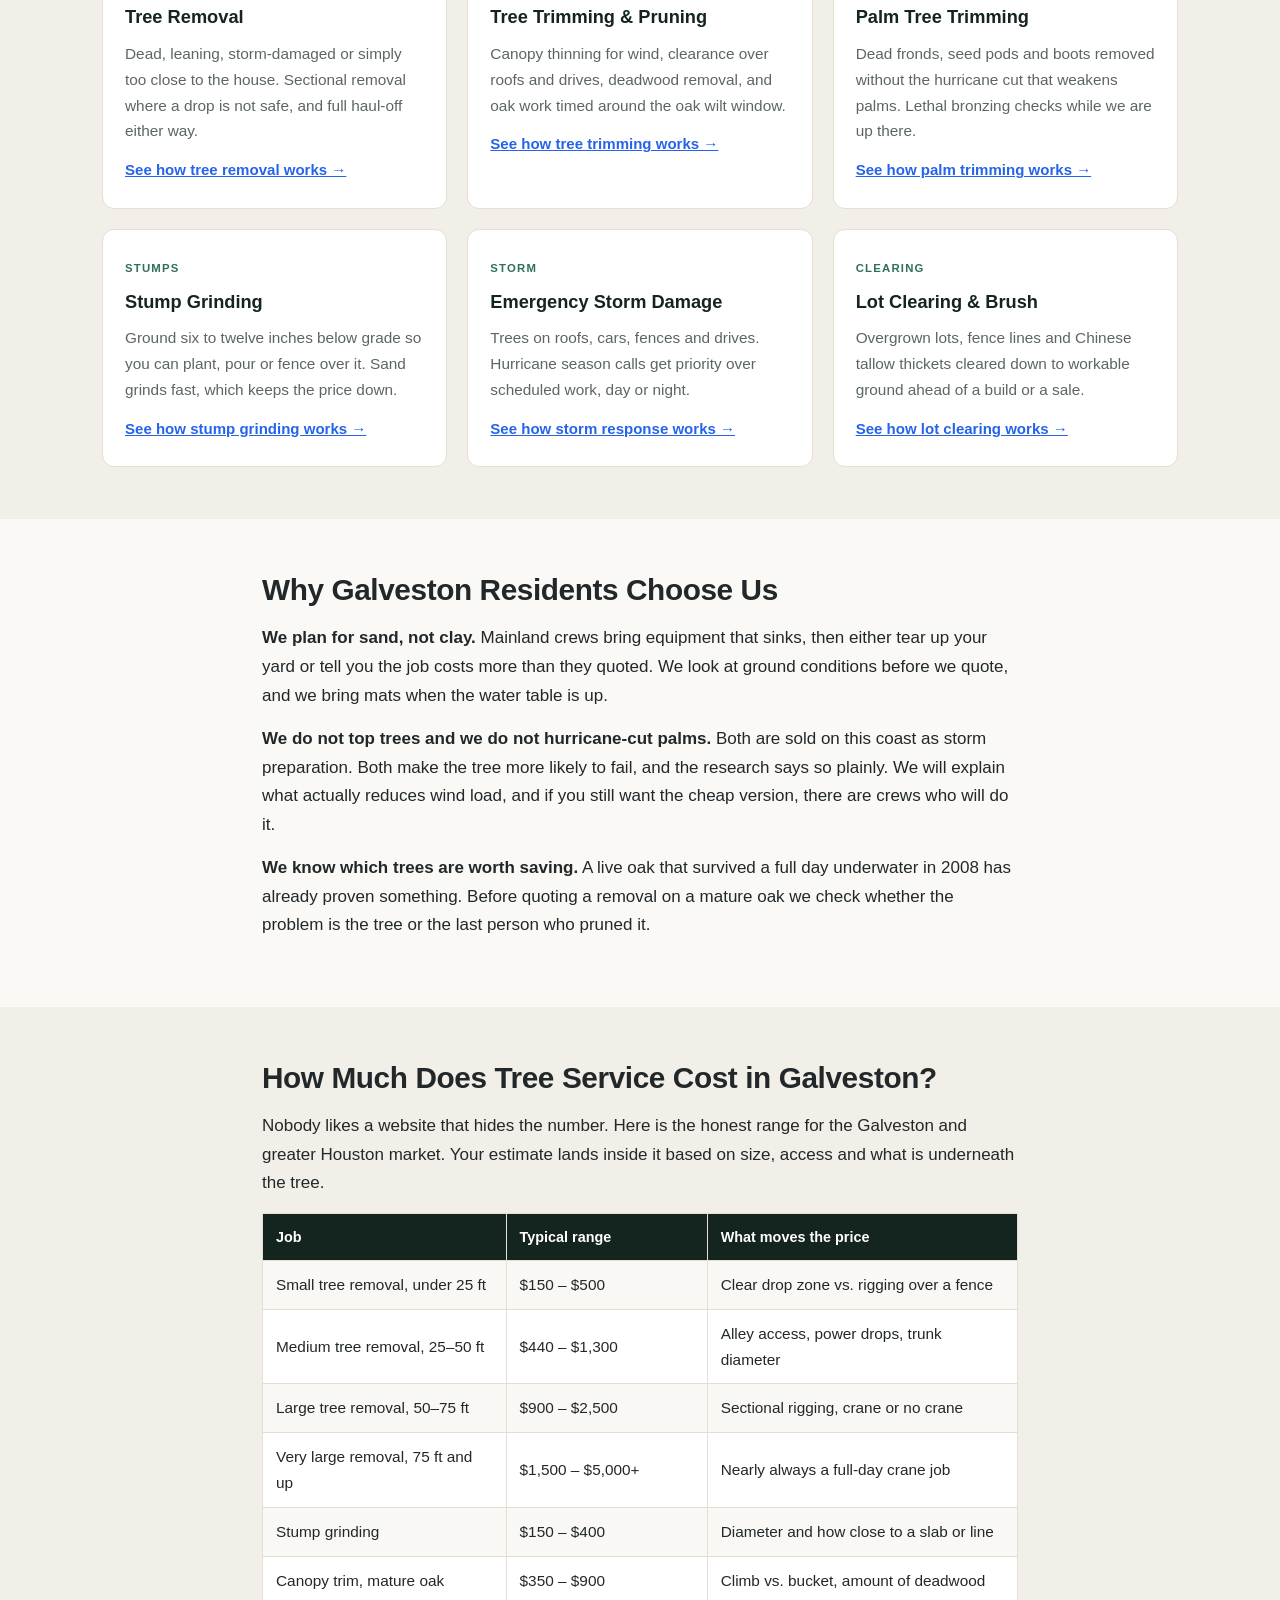
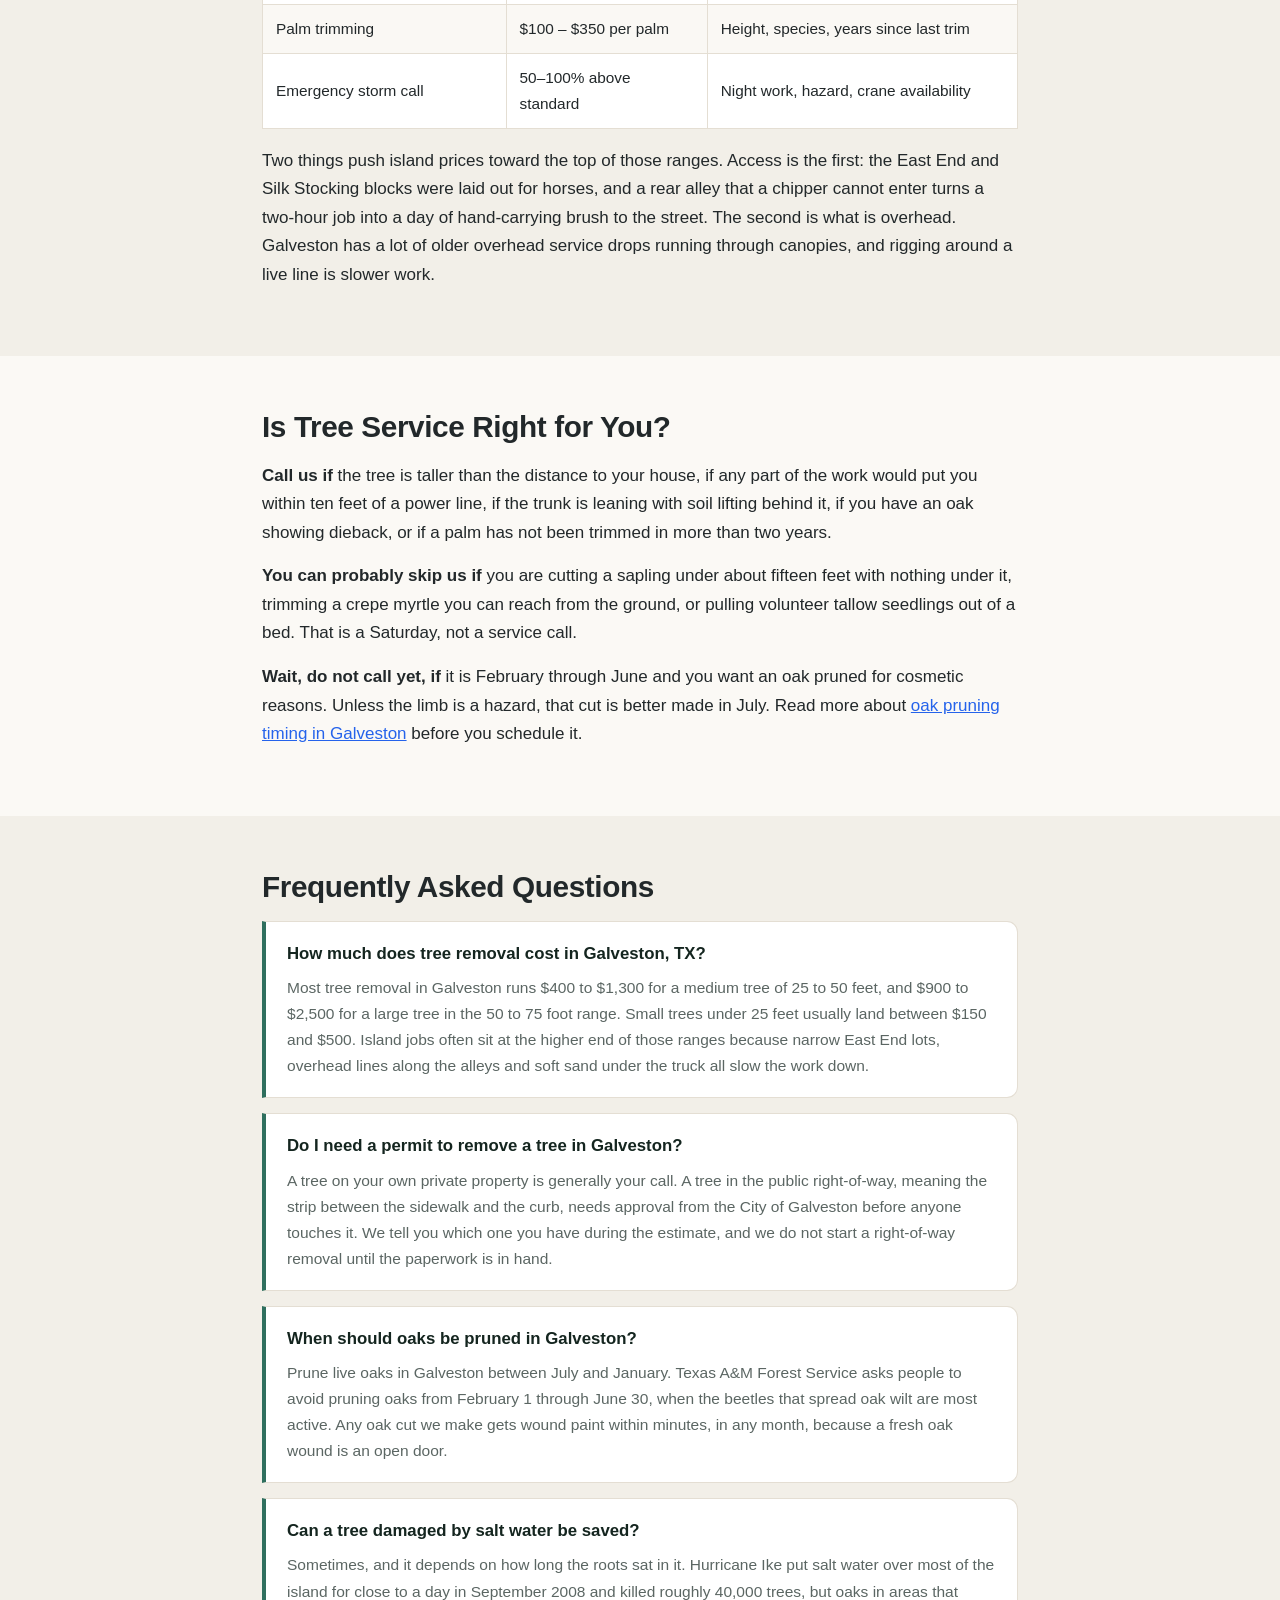
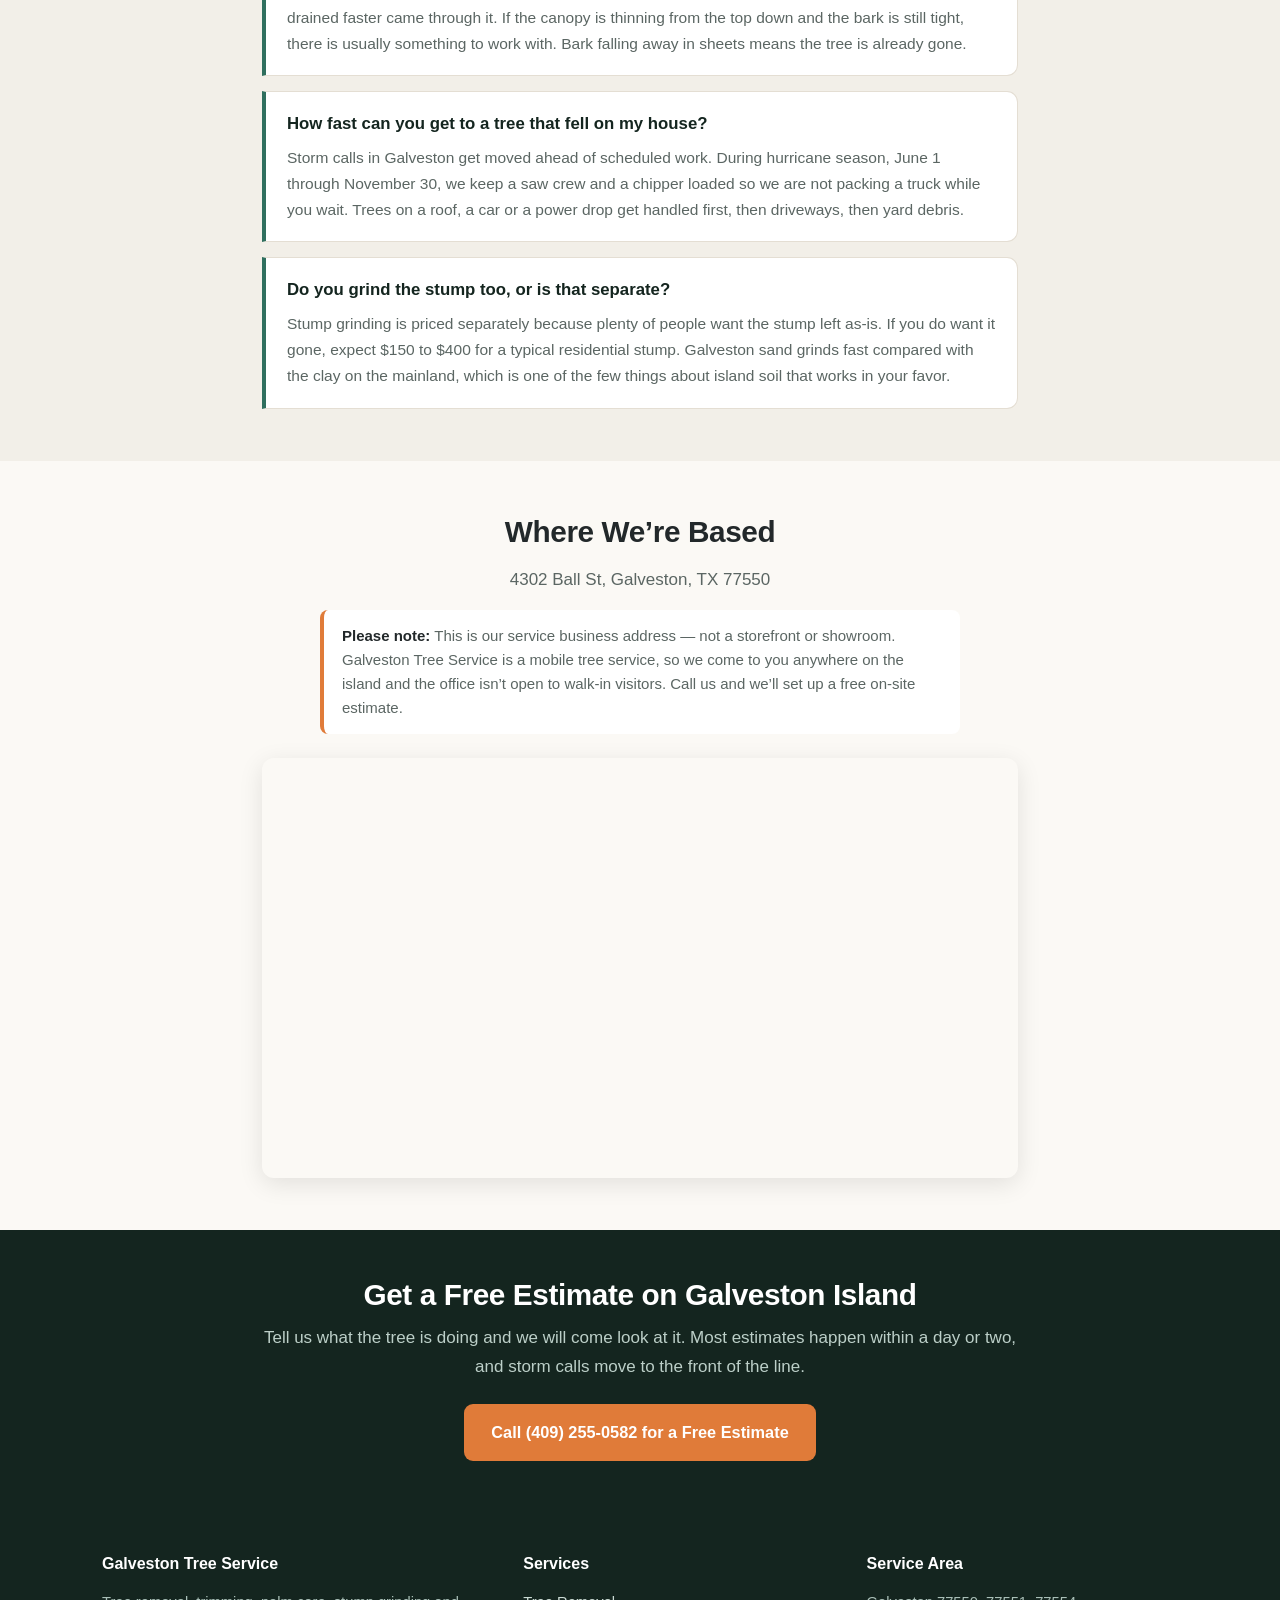
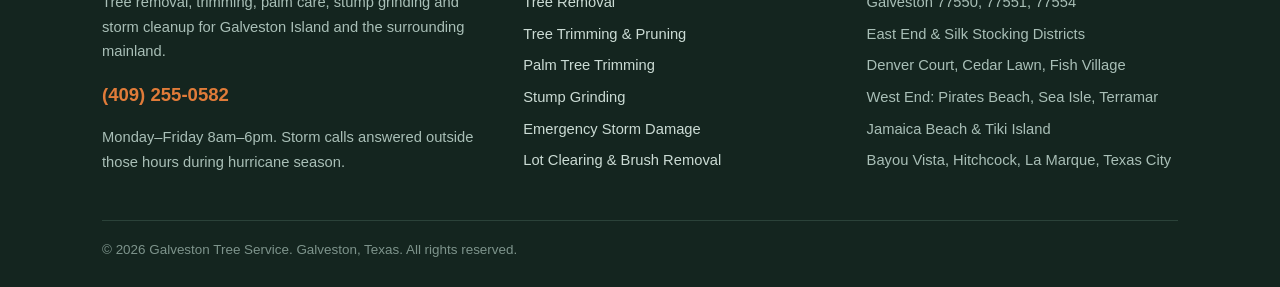
==== commit 8582ede4: "Add business address map embed and schema streetAddress (4302 Ball St) Added location section with a" ====
--- a/index.html
+++ b/index.html
@@ -11,7 +11,7 @@
 <meta property="og:type" content="website">
 <meta property="og:url" content="https://www.treeservicegalveston.com/">
 <link rel="stylesheet" href="styles.css">
-<script type="application/ld+json">{"@context": "https://schema.org", "@type": "LocalBusiness", "name": "Galveston Tree Service", "telephone": "(409) 255-0582", "url": "https://www.treeservicegalveston.com/", "address": {"@type": "PostalAddress", "addressLocality": "Galveston", "addressRegion": "TX", "postalCode": "77550", "addressCountry": "US"}, "areaServed": "Galveston, TX", "description": "Tree service in Galveston, TX &mdash; removal, trimming, palm care, stump grinding and storm cleanup on Galveston Island.", "openingHours": "Mo-Fr 08:00-18:00"}</script>
+<script type="application/ld+json">{"@context": "https://schema.org", "@type": "LocalBusiness", "name": "Galveston Tree Service", "telephone": "(409) 255-0582", "url": "https://www.treeservicegalveston.com/", "address": {"@type": "PostalAddress", "streetAddress": "4302 Ball St", "addressLocality": "Galveston", "addressRegion": "TX", "postalCode": "77550", "addressCountry": "US"}, "areaServed": "Galveston, TX", "description": "Tree service in Galveston, TX &mdash; removal, trimming, palm care, stump grinding and storm cleanup on Galveston Island.", "openingHours": "Mo-Fr 08:00-18:00"}</script>
 <script type="application/ld+json">{"@context": "https://schema.org", "@type": "FAQPage", "mainEntity": [{"@type": "Question", "name": "How much does tree removal cost in Galveston, TX?", "acceptedAnswer": {"@type": "Answer", "text": "Most tree removal in Galveston runs $400 to $1,300 for a medium tree of 25 to 50 feet, and $900 to $2,500 for a large tree in the 50 to 75 foot range. Small trees under 25 feet usually land between $150 and $500. Island jobs often sit at the higher end of those ranges because narrow East End lots, overhead lines along the alleys and soft sand under the truck all slow the work down."}}, {"@type": "Question", "name": "Do I need a permit to remove a tree in Galveston?", "acceptedAnswer": {"@type": "Answer", "text": "A tree on your own private property is generally your call. A tree in the public right-of-way, meaning the strip between the sidewalk and the curb, needs approval from the City of Galveston before anyone touches it. We tell you which one you have during the estimate, and we do not start a right-of-way removal until the paperwork is in hand."}}, {"@type": "Question", "name": "When should oaks be pruned in Galveston?", "acceptedAnswer": {"@type": "Answer", "text": "Prune live oaks in Galveston between July and January. Texas A&amp;M Forest Service asks people to avoid pruning oaks from February 1 through June 30, when the beetles that spread oak wilt are most active. Any oak cut we make gets wound paint within minutes, in any month, because a fresh oak wound is an open door."}}, {"@type": "Question", "name": "Can a tree damaged by salt water be saved?", "acceptedAnswer": {"@type": "Answer", "text": "Sometimes, and it depends on how long the roots sat in it. Hurricane Ike put salt water over most of the island for close to a day in September 2008 and killed roughly 40,000 trees, but oaks in areas that drained faster came through it. If the canopy is thinning from the top down and the bark is still tight, there is usually something to work with. Bark falling away in sheets means the tree is already gone."}}, {"@type": "Question", "name": "How fast can you get to a tree that fell on my house?", "acceptedAnswer": {"@type": "Answer", "text": "Storm calls in Galveston get moved ahead of scheduled work. During hurricane season, June 1 through November 30, we keep a saw crew and a chipper loaded so we are not packing a truck while you wait. Trees on a roof, a car or a power drop get handled first, then driveways, then yard debris."}}, {"@type": "Question", "name": "Do you grind the stump too, or is that separate?", "acceptedAnswer": {"@type": "Answer", "text": "Stump grinding is priced separately because plenty of people want the stump left as-is. If you do want it gone, expect $150 to $400 for a typical residential stump. Galveston sand grinds fast compared with the clay on the mainland, which is one of the few things about island soil that works in your favor."}}]}</script>
 </head>
 <body>
@@ -215,6 +215,20 @@
   </div>
 </section>
 
+<!-- MAP / LOCATION -->
+<section>
+  <div class="wrap narrow" style="text-align:center;">
+    <h2>Where We&rsquo;re Based</h2>
+    <p style="color:var(--muted); margin-bottom:16px;">4302 Ball St, Galveston, TX 77550</p>
+    <p style="max-width:640px; margin:0 auto 24px; padding:14px 18px; background:var(--card); border-left:4px solid var(--accent); border-radius:8px; font-size:15px; color:var(--muted); line-height:1.6; text-align:left;">
+      <strong style="color:var(--ink);">Please note:</strong> This is our service business address &mdash; not a storefront or showroom. Galveston Tree Service is a mobile tree service, so we come to you anywhere on the island and the office isn&rsquo;t open to walk-in visitors. Call us and we&rsquo;ll set up a free on-site estimate.
+    </p>
+    <div style="border-radius:12px; overflow:hidden; box-shadow:0 6px 24px rgba(0,0,0,0.10); max-width:960px; margin:0 auto;">
+      <iframe title="Map to Galveston Tree Service service address, 4302 Ball St, Galveston, TX 77550" src="https://www.google.com/maps?q=4302%20Ball%20St%2C%20Galveston%2C%20TX%2077550&amp;output=embed" width="100%" height="420" style="border:0; display:block;" loading="lazy" referrerpolicy="no-referrer-when-downgrade" allowfullscreen></iframe>
+    </div>
+  </div>
+</section>
+
 <div class="cta-band">
   <div class="wrap">
     <h2>Get a Free Estimate on Galveston Island</h2>
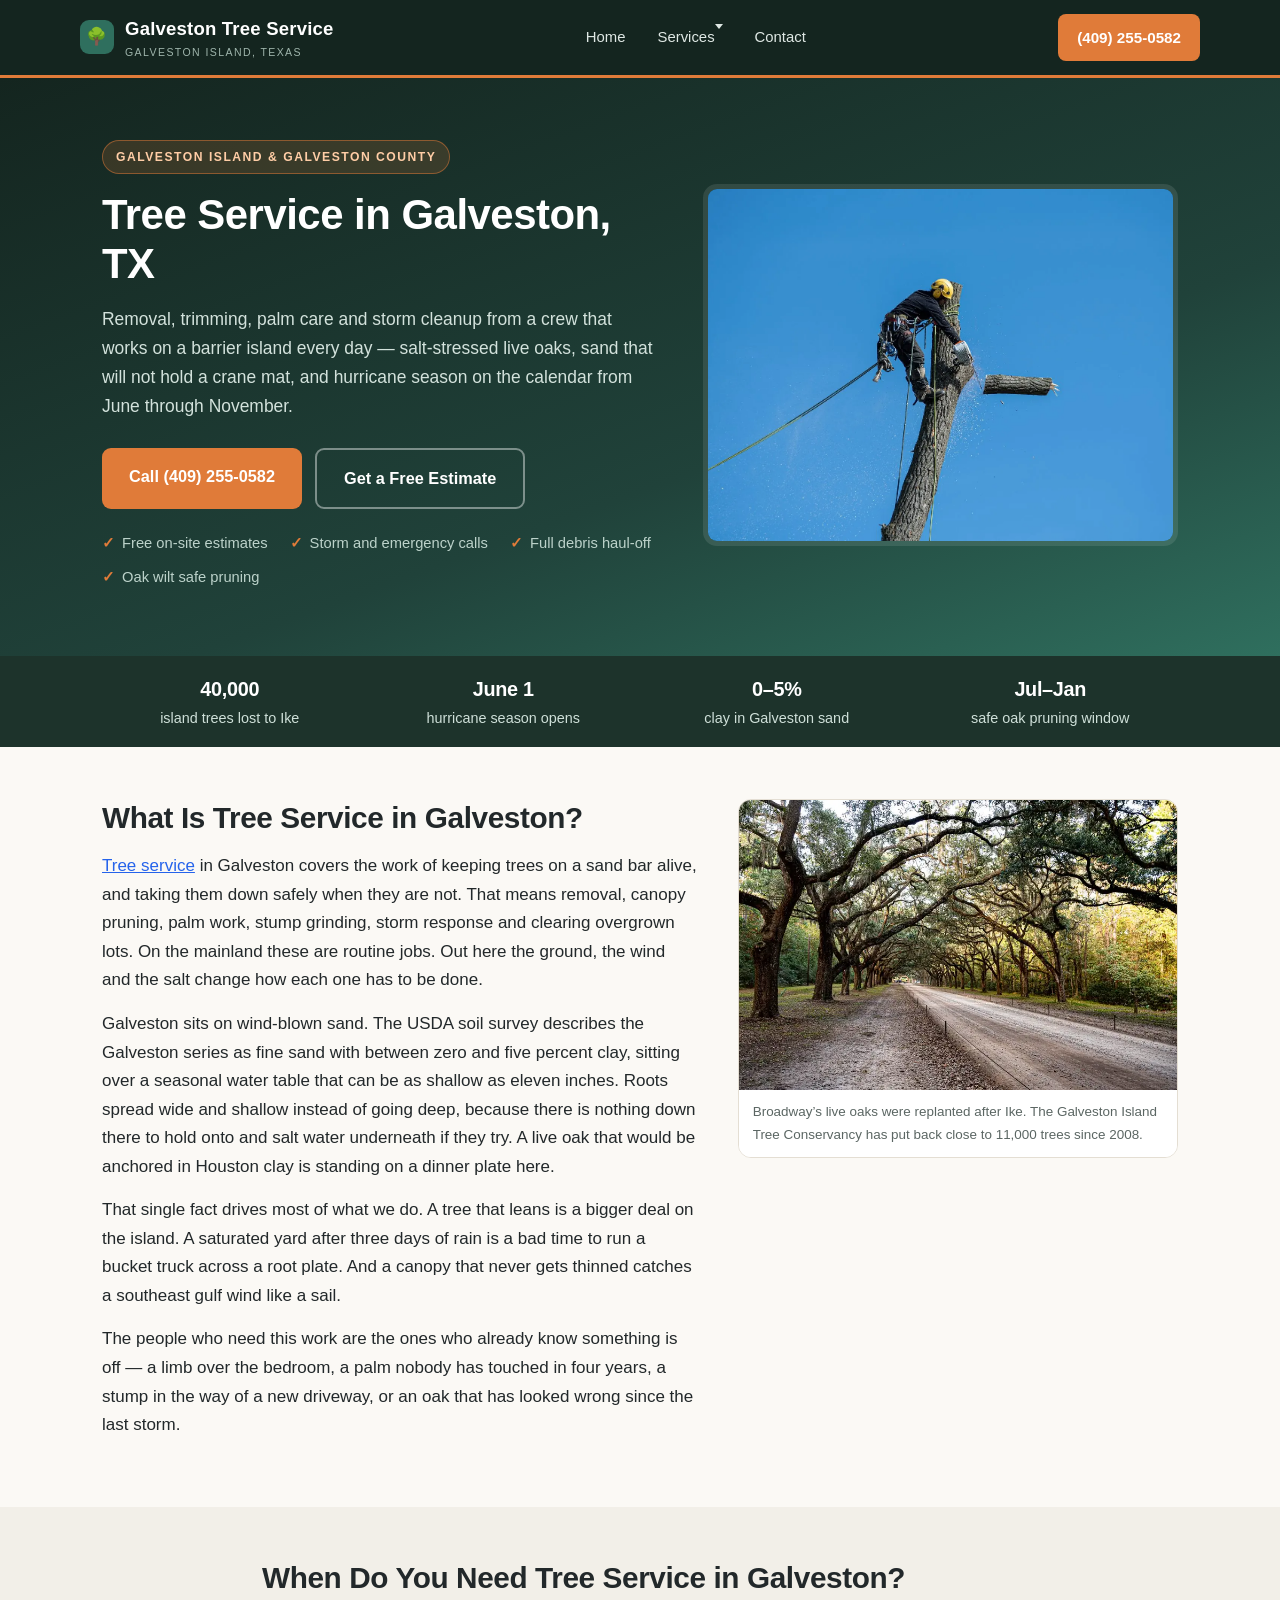
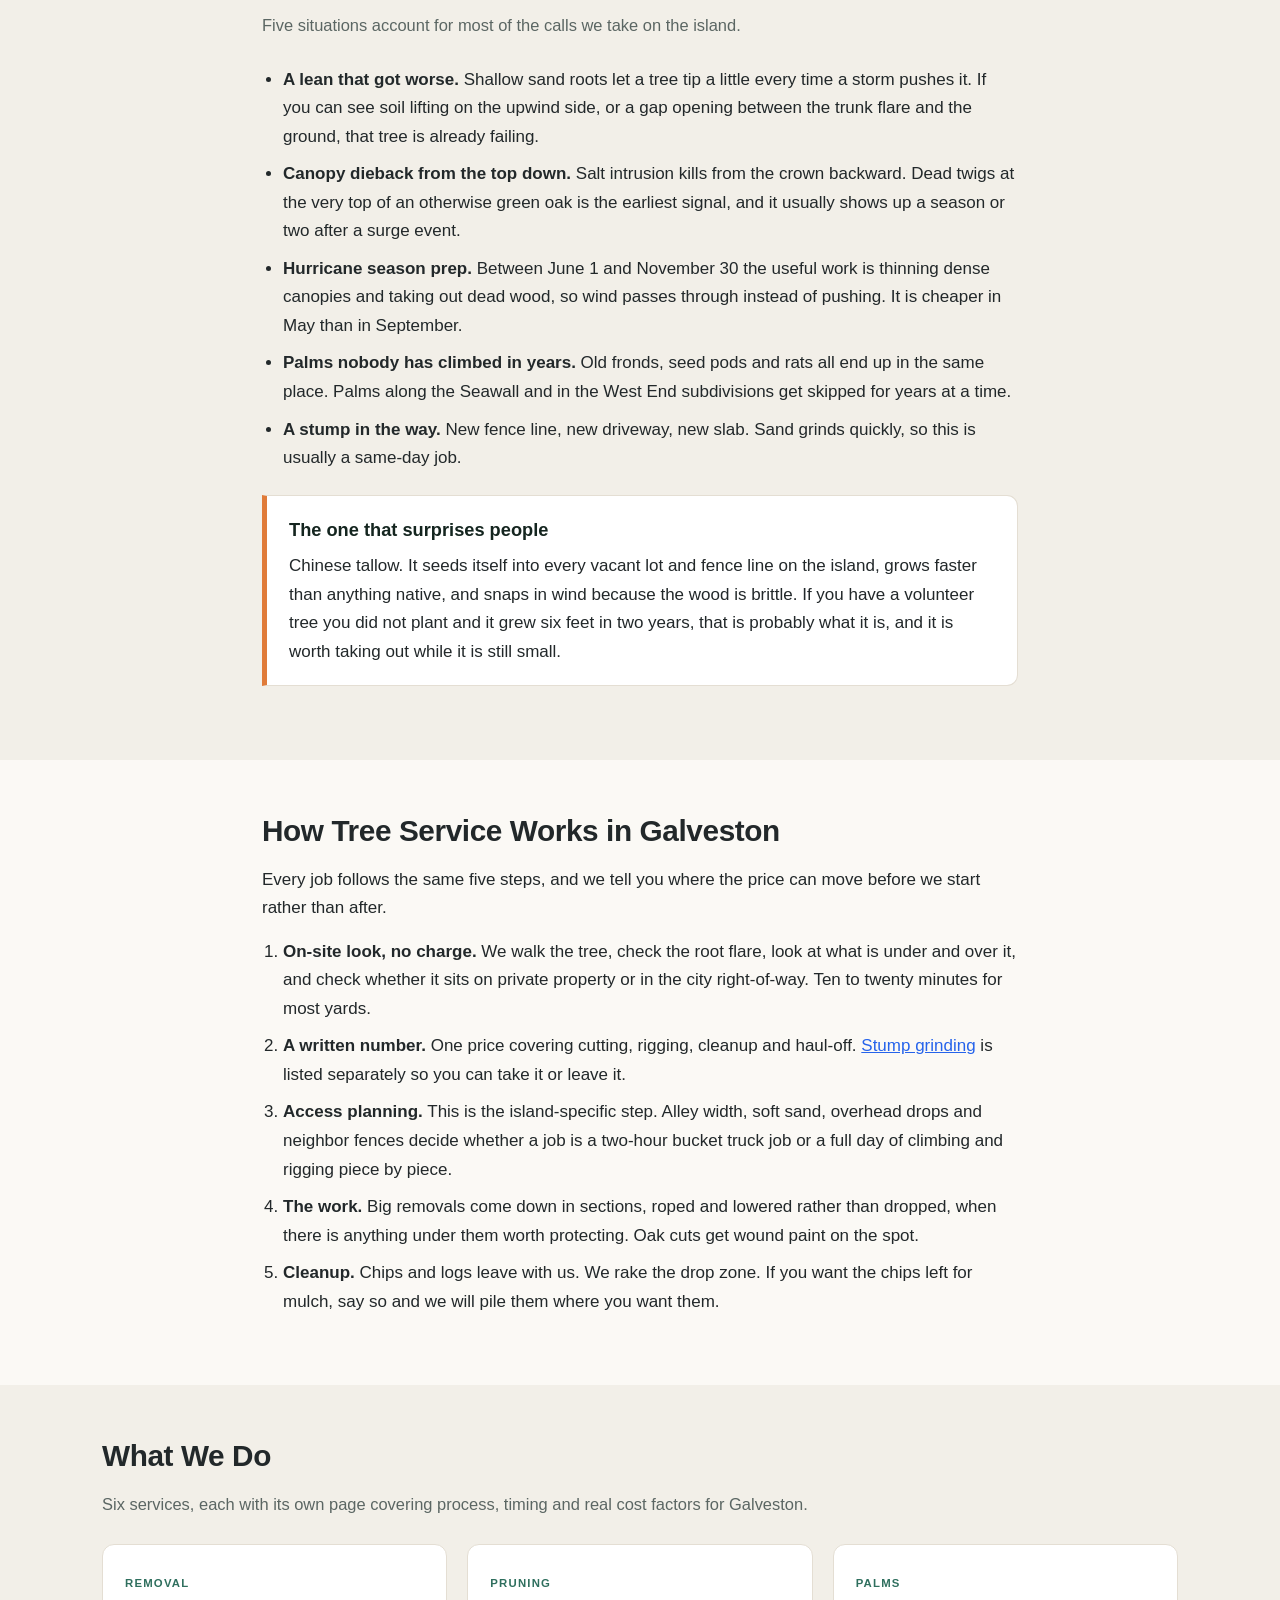
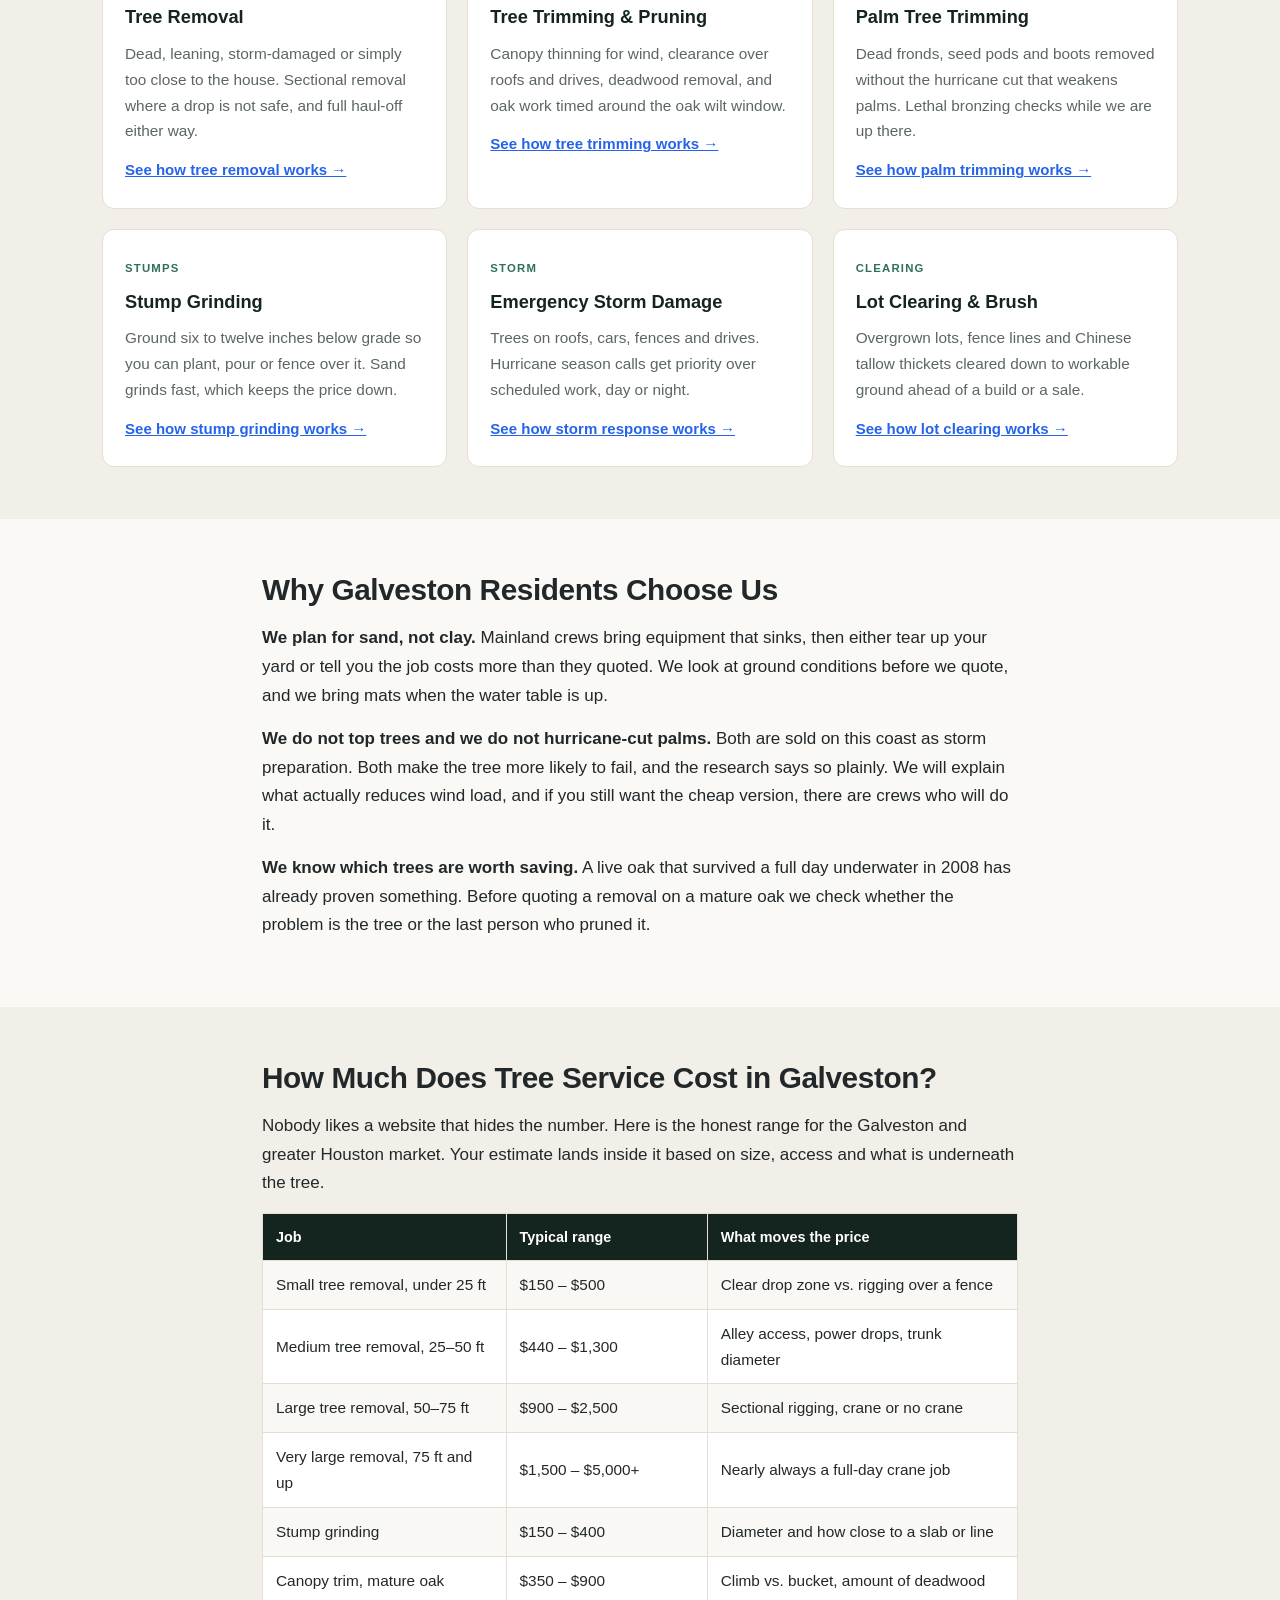
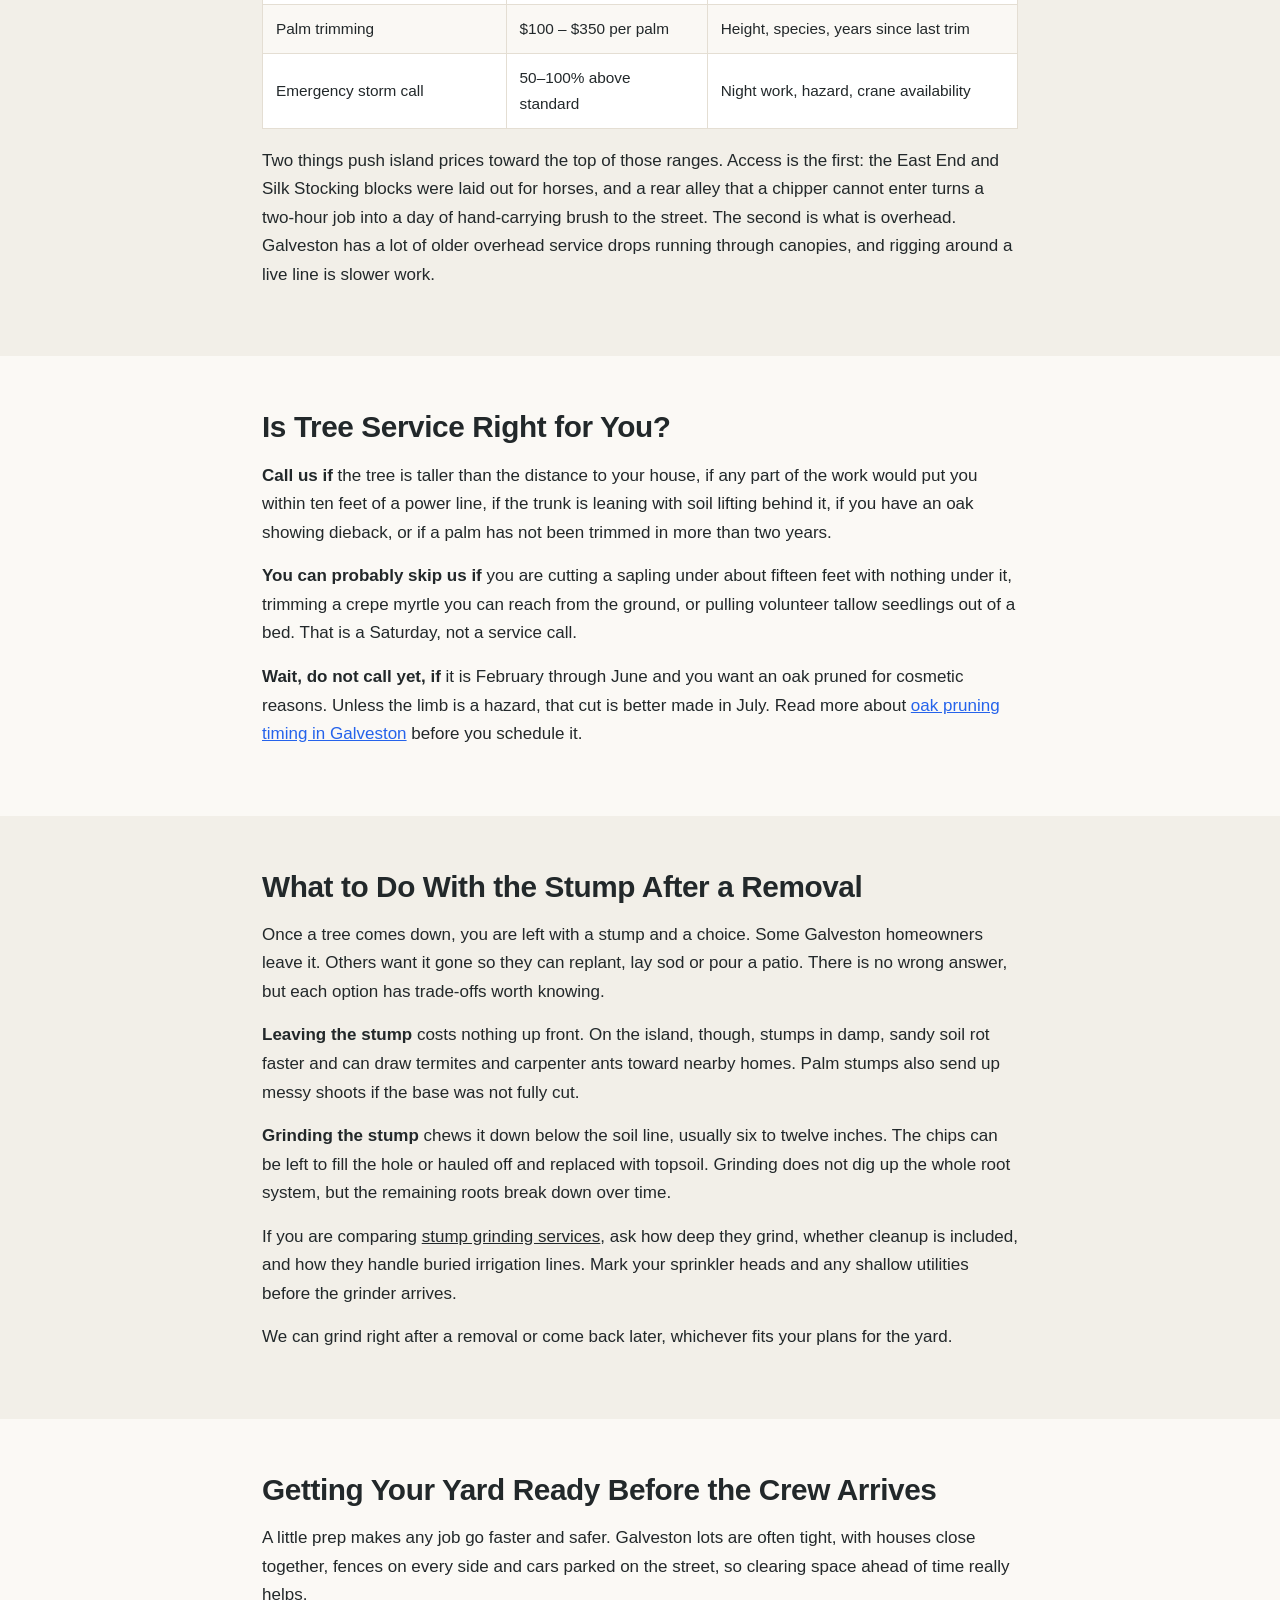
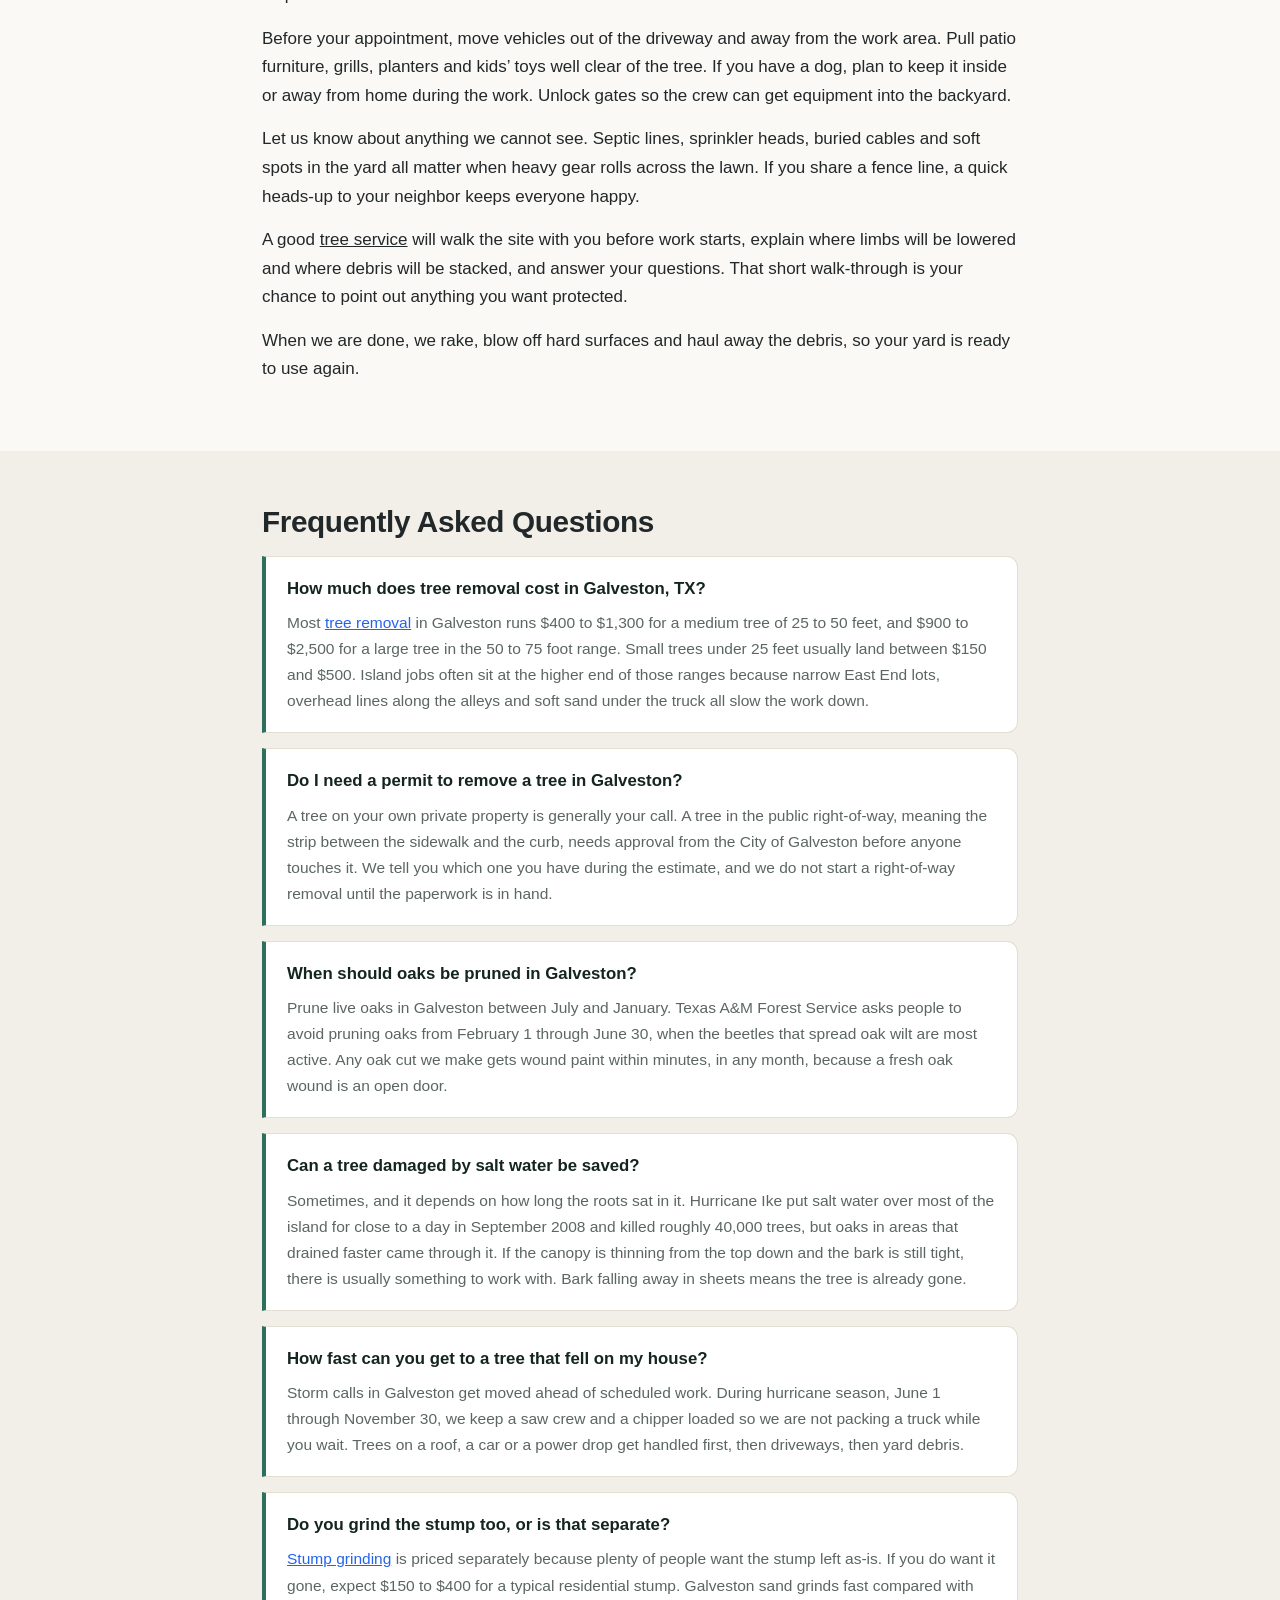
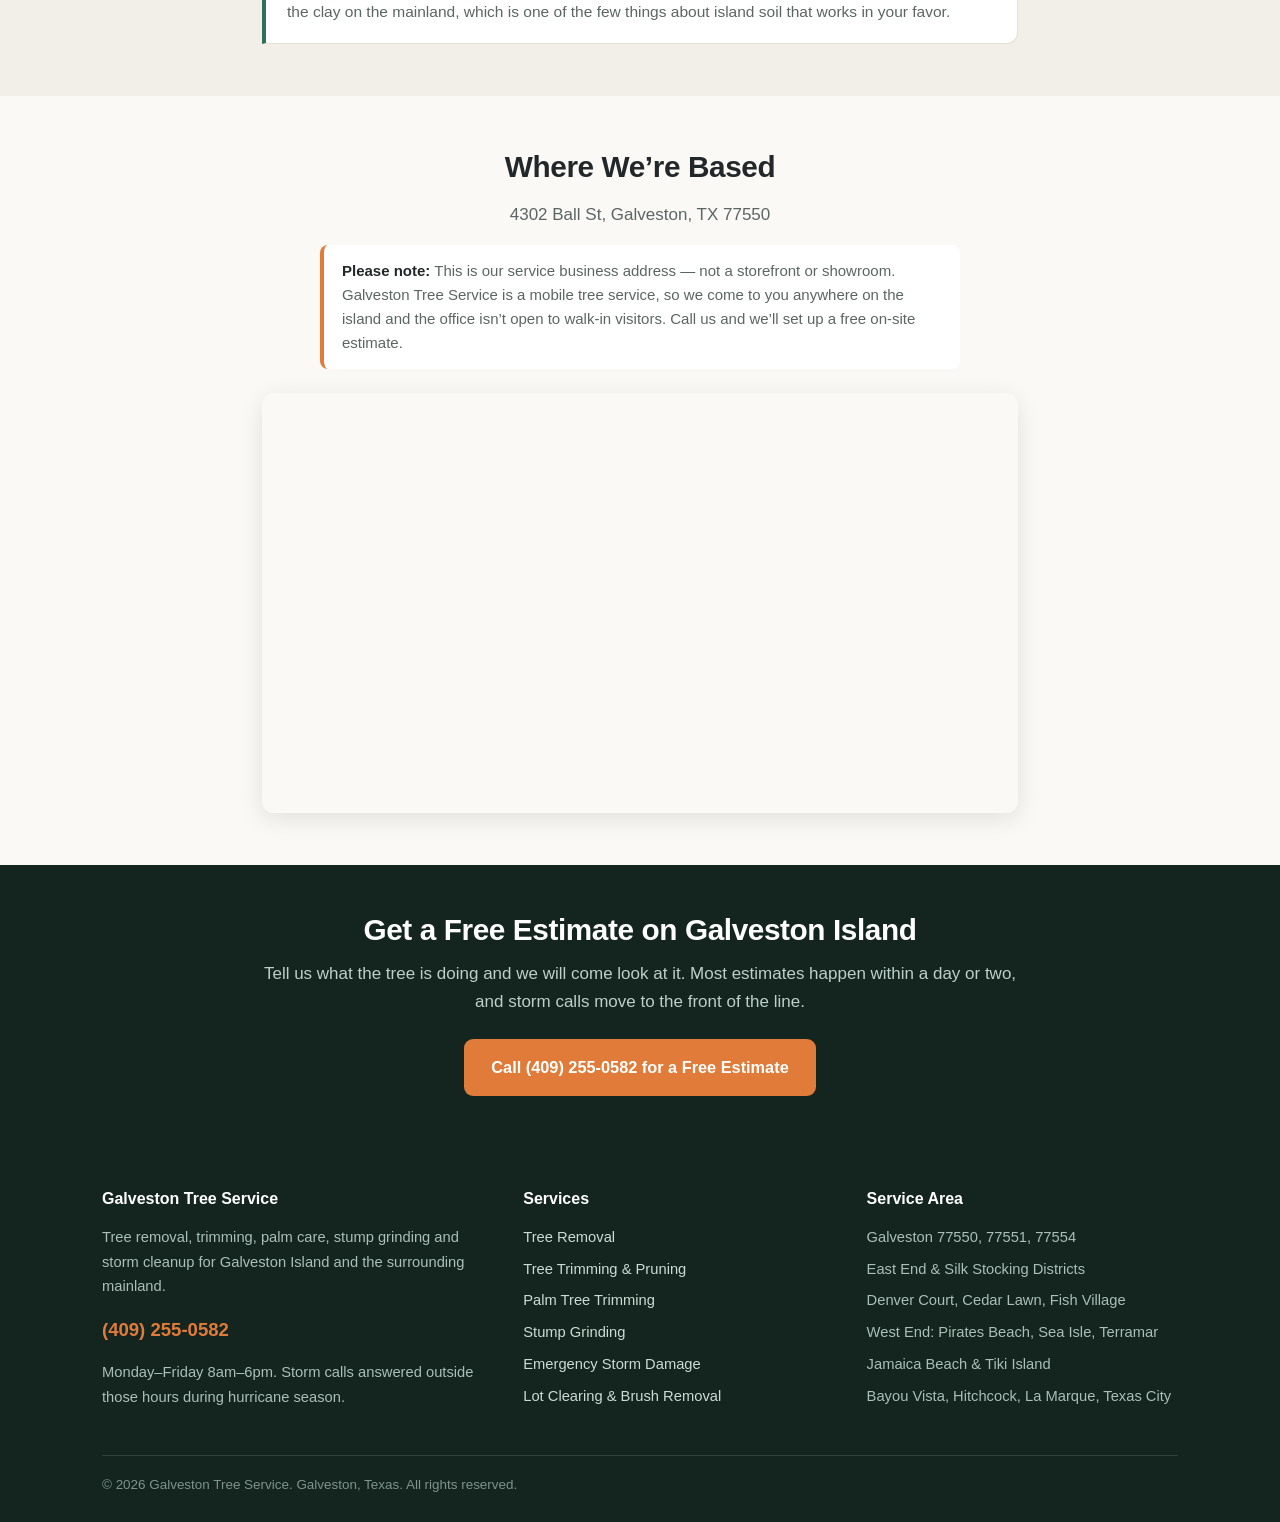
==== commit e00caae1: "Add backlinks to 6 tree service partners (circles #143, #168, #175, #177, #178, #180)" ====
--- a/index.html
+++ b/index.html
@@ -75,7 +75,7 @@
   <div class="wrap two-col">
     <div>
       <h2>What Is Tree Service in Galveston?</h2>
-      <p>Tree service in Galveston covers the work of keeping trees on a sand bar alive, and taking them down safely when they are not. That means removal, canopy pruning, palm work, stump grinding, storm response and clearing overgrown lots. On the mainland these are routine jobs. Out here the ground, the wind and the salt change how each one has to be done.</p>
+      <p><a href="https://treeservicelynchburgvirginia.com/" style="color: #2563eb; text-decoration: underline;">Tree service</a> in Galveston covers the work of keeping trees on a sand bar alive, and taking them down safely when they are not. That means removal, canopy pruning, palm work, stump grinding, storm response and clearing overgrown lots. On the mainland these are routine jobs. Out here the ground, the wind and the salt change how each one has to be done.</p>
       <p>Galveston sits on wind-blown sand. The USDA soil survey describes the Galveston series as fine sand with between zero and five percent clay, sitting over a seasonal water table that can be as shallow as eleven inches. Roots spread wide and shallow instead of going deep, because there is nothing down there to hold onto and salt water underneath if they try. A live oak that would be anchored in Houston clay is standing on a dinner plate here.</p>
       <p>That single fact drives most of what we do. A tree that leans is a bigger deal on the island. A saturated yard after three days of rain is a bad time to run a bucket truck across a root plate. And a canopy that never gets thinned catches a southeast gulf wind like a sail.</p>
       <p>The people who need this work are the ones who already know something is off &mdash; a limb over the bedroom, a palm nobody has touched in four years, a stump in the way of a new driveway, or an oak that has looked wrong since the last storm.</p>
@@ -111,7 +111,7 @@
     <p>Every job follows the same five steps, and we tell you where the price can move before we start rather than after.</p>
     <ol class="body-list">
       <li><strong>On-site look, no charge.</strong> We walk the tree, check the root flare, look at what is under and over it, and check whether it sits on private property or in the city right-of-way. Ten to twenty minutes for most yards.</li>
-      <li><strong>A written number.</strong> One price covering cutting, rigging, cleanup and haul-off. Stump grinding is listed separately so you can take it or leave it.</li>
+      <li><strong>A written number.</strong> One price covering cutting, rigging, cleanup and haul-off. <a href="https://www.portwentworthtreecarega.com/" style="color: #2563eb; text-decoration: underline;">Stump grinding</a> is listed separately so you can take it or leave it.</li>
       <li><strong>Access planning.</strong> This is the island-specific step. Alley width, soft sand, overhead drops and neighbor fences decide whether a job is a two-hour bucket truck job or a full day of climbing and rigging piece by piece.</li>
       <li><strong>The work.</strong> Big removals come down in sections, roped and lowered rather than dropped, when there is anything under them worth protecting. Oak cuts get wound paint on the spot.</li>
       <li><strong>Cleanup.</strong> Chips and logs leave with us. We rake the drop zone. If you want the chips left for mulch, say so and we will pile them where you want them.</li>
@@ -185,11 +185,33 @@
 
 <section class="alt">
   <div class="wrap narrow">
+    <h2>What to Do With the Stump After a Removal</h2>
+    <p>Once a tree comes down, you are left with a stump and a choice. Some Galveston homeowners leave it. Others want it gone so they can replant, lay sod or pour a patio. There is no wrong answer, but each option has trade-offs worth knowing.</p>
+    <p><strong>Leaving the stump</strong> costs nothing up front. On the island, though, stumps in damp, sandy soil rot faster and can draw termites and carpenter ants toward nearby homes. Palm stumps also send up messy shoots if the base was not fully cut.</p>
+    <p><strong>Grinding the stump</strong> chews it down below the soil line, usually six to twelve inches. The chips can be left to fill the hole or hauled off and replaced with topsoil. Grinding does not dig up the whole root system, but the remaining roots break down over time.</p>
+    <p>If you are comparing <a href="https://longmonttreeexperts.com/stump-grinding-longmont">stump grinding services</a>, ask how deep they grind, whether cleanup is included, and how they handle buried irrigation lines. Mark your sprinkler heads and any shallow utilities before the grinder arrives.</p>
+    <p>We can grind right after a removal or come back later, whichever fits your plans for the yard.</p>
+  </div>
+</section>
+
+<section>
+  <div class="wrap narrow">
+    <h2>Getting Your Yard Ready Before the Crew Arrives</h2>
+    <p>A little prep makes any job go faster and safer. Galveston lots are often tight, with houses close together, fences on every side and cars parked on the street, so clearing space ahead of time really helps.</p>
+    <p>Before your appointment, move vehicles out of the driveway and away from the work area. Pull patio furniture, grills, planters and kids&rsquo; toys well clear of the tree. If you have a dog, plan to keep it inside or away from home during the work. Unlock gates so the crew can get equipment into the backyard.</p>
+    <p>Let us know about anything we cannot see. Septic lines, sprinkler heads, buried cables and soft spots in the yard all matter when heavy gear rolls across the lawn. If you share a fence line, a quick heads-up to your neighbor keeps everyone happy.</p>
+    <p>A good <a href="https://www.hudsontreeservicepros.com/">tree service</a> will walk the site with you before work starts, explain where limbs will be lowered and where debris will be stacked, and answer your questions. That short walk-through is your chance to point out anything you want protected.</p>
+    <p>When we are done, we rake, blow off hard surfaces and haul away the debris, so your yard is ready to use again.</p>
+  </div>
+</section>
+
+<section class="alt">
+  <div class="wrap narrow">
     <h2>Frequently Asked Questions</h2>
     <div class="faq">
   <div class="faq-item">
     <h3>How much does tree removal cost in Galveston, TX?</h3>
-    <p>Most tree removal in Galveston runs $400 to $1,300 for a medium tree of 25 to 50 feet, and $900 to $2,500 for a large tree in the 50 to 75 foot range. Small trees under 25 feet usually land between $150 and $500. Island jobs often sit at the higher end of those ranges because narrow East End lots, overhead lines along the alleys and soft sand under the truck all slow the work down.</p>
+    <p>Most <a href="https://www.camastreeservicepros.com/" style="color: #2563eb; text-decoration: underline;">tree removal</a> in Galveston runs $400 to $1,300 for a medium tree of 25 to 50 feet, and $900 to $2,500 for a large tree in the 50 to 75 foot range. Small trees under 25 feet usually land between $150 and $500. Island jobs often sit at the higher end of those ranges because narrow East End lots, overhead lines along the alleys and soft sand under the truck all slow the work down.</p>
   </div>
   <div class="faq-item">
     <h3>Do I need a permit to remove a tree in Galveston?</h3>
@@ -209,7 +231,7 @@
   </div>
   <div class="faq-item">
     <h3>Do you grind the stump too, or is that separate?</h3>
-    <p>Stump grinding is priced separately because plenty of people want the stump left as-is. If you do want it gone, expect $150 to $400 for a typical residential stump. Galveston sand grinds fast compared with the clay on the mainland, which is one of the few things about island soil that works in your favor.</p>
+    <p><a href="https://www.greertreeservices.com/" style="color: #2563eb; text-decoration: underline;">Stump grinding</a> is priced separately because plenty of people want the stump left as-is. If you do want it gone, expect $150 to $400 for a typical residential stump. Galveston sand grinds fast compared with the clay on the mainland, which is one of the few things about island soil that works in your favor.</p>
   </div>
 </div>
   </div>
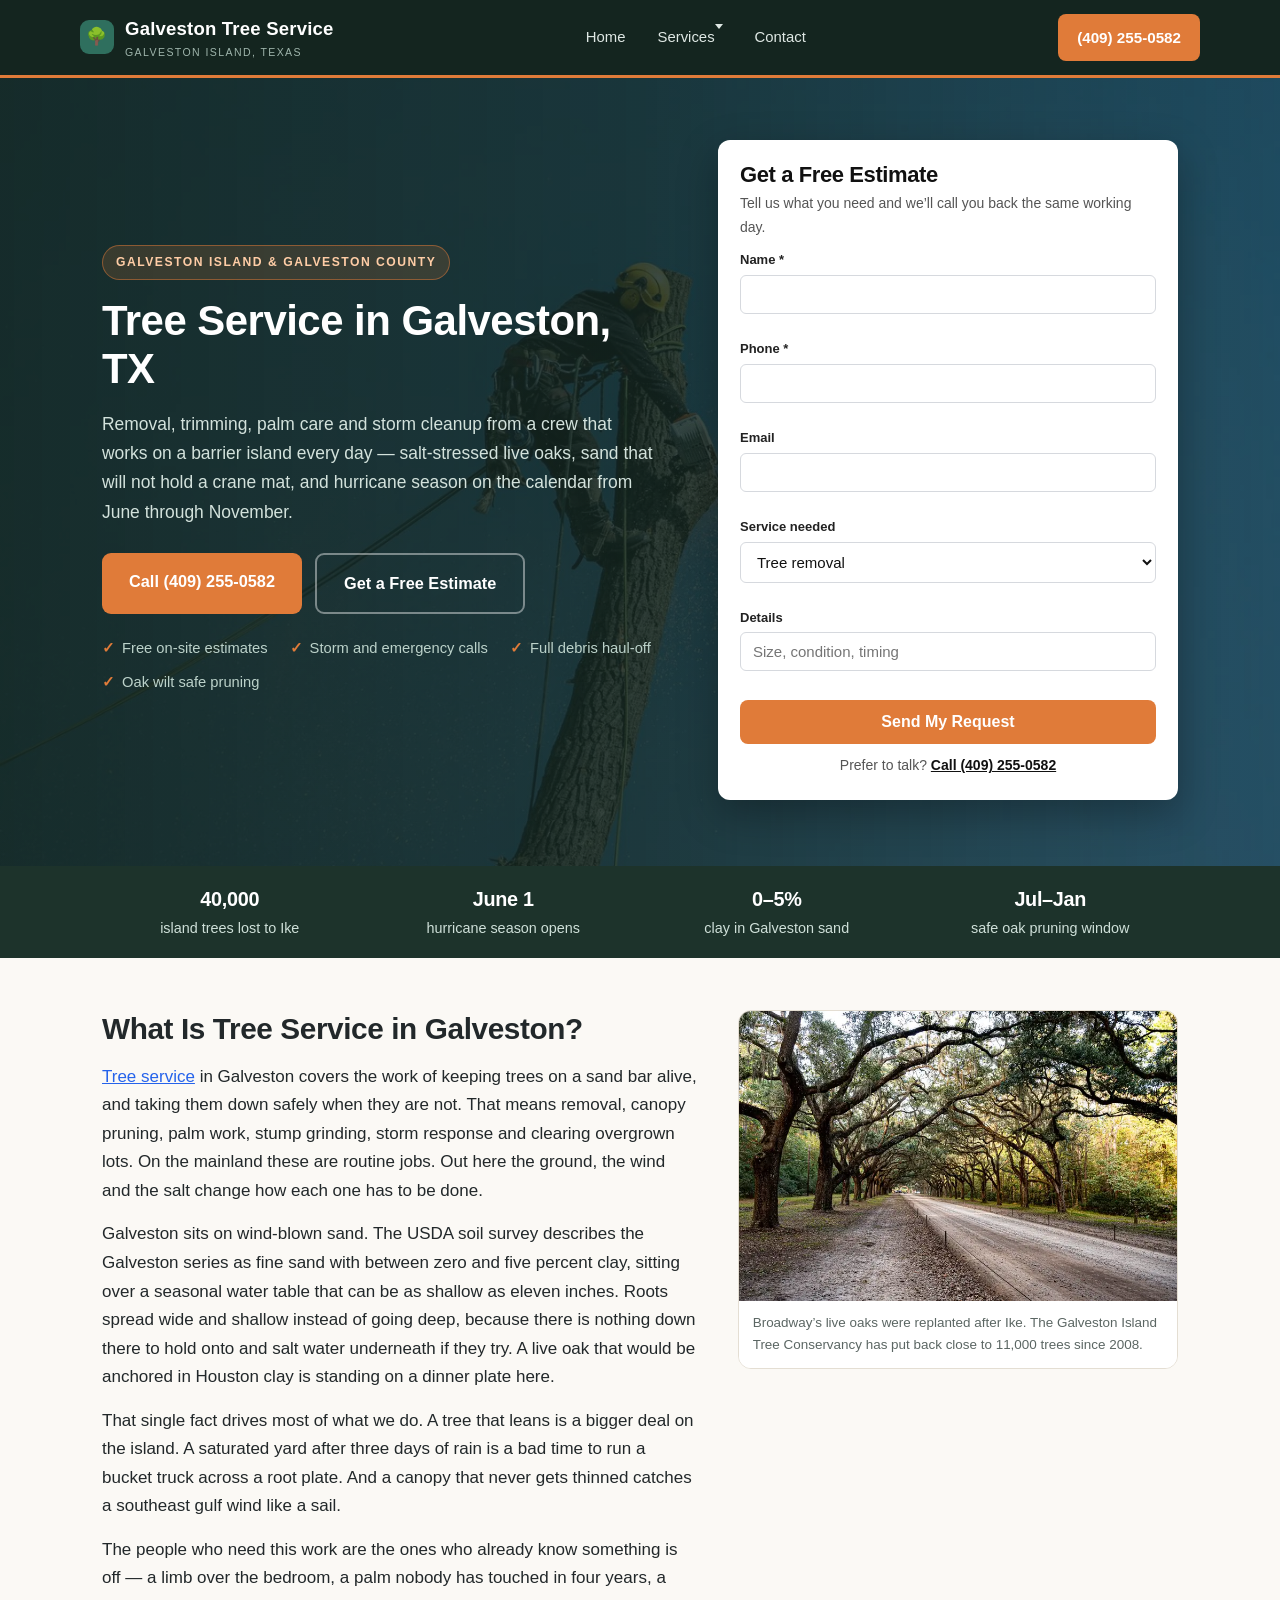
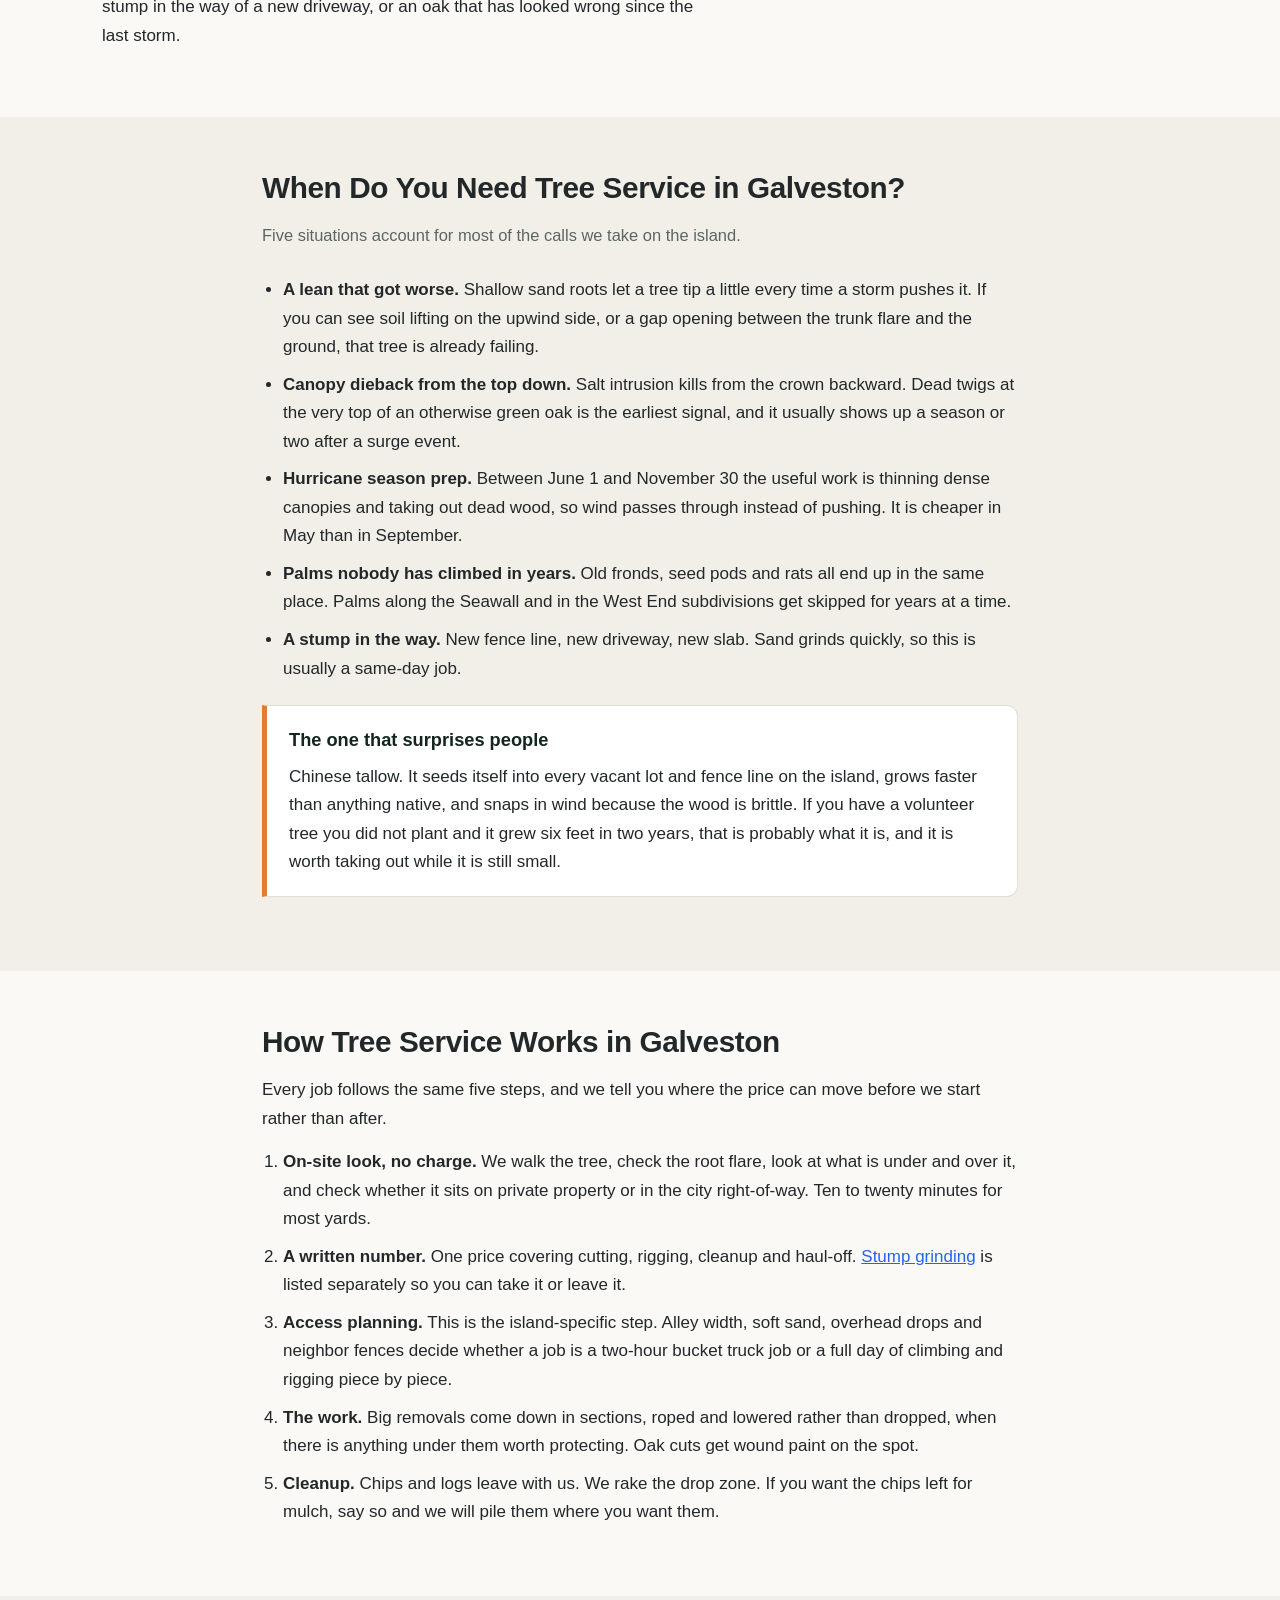
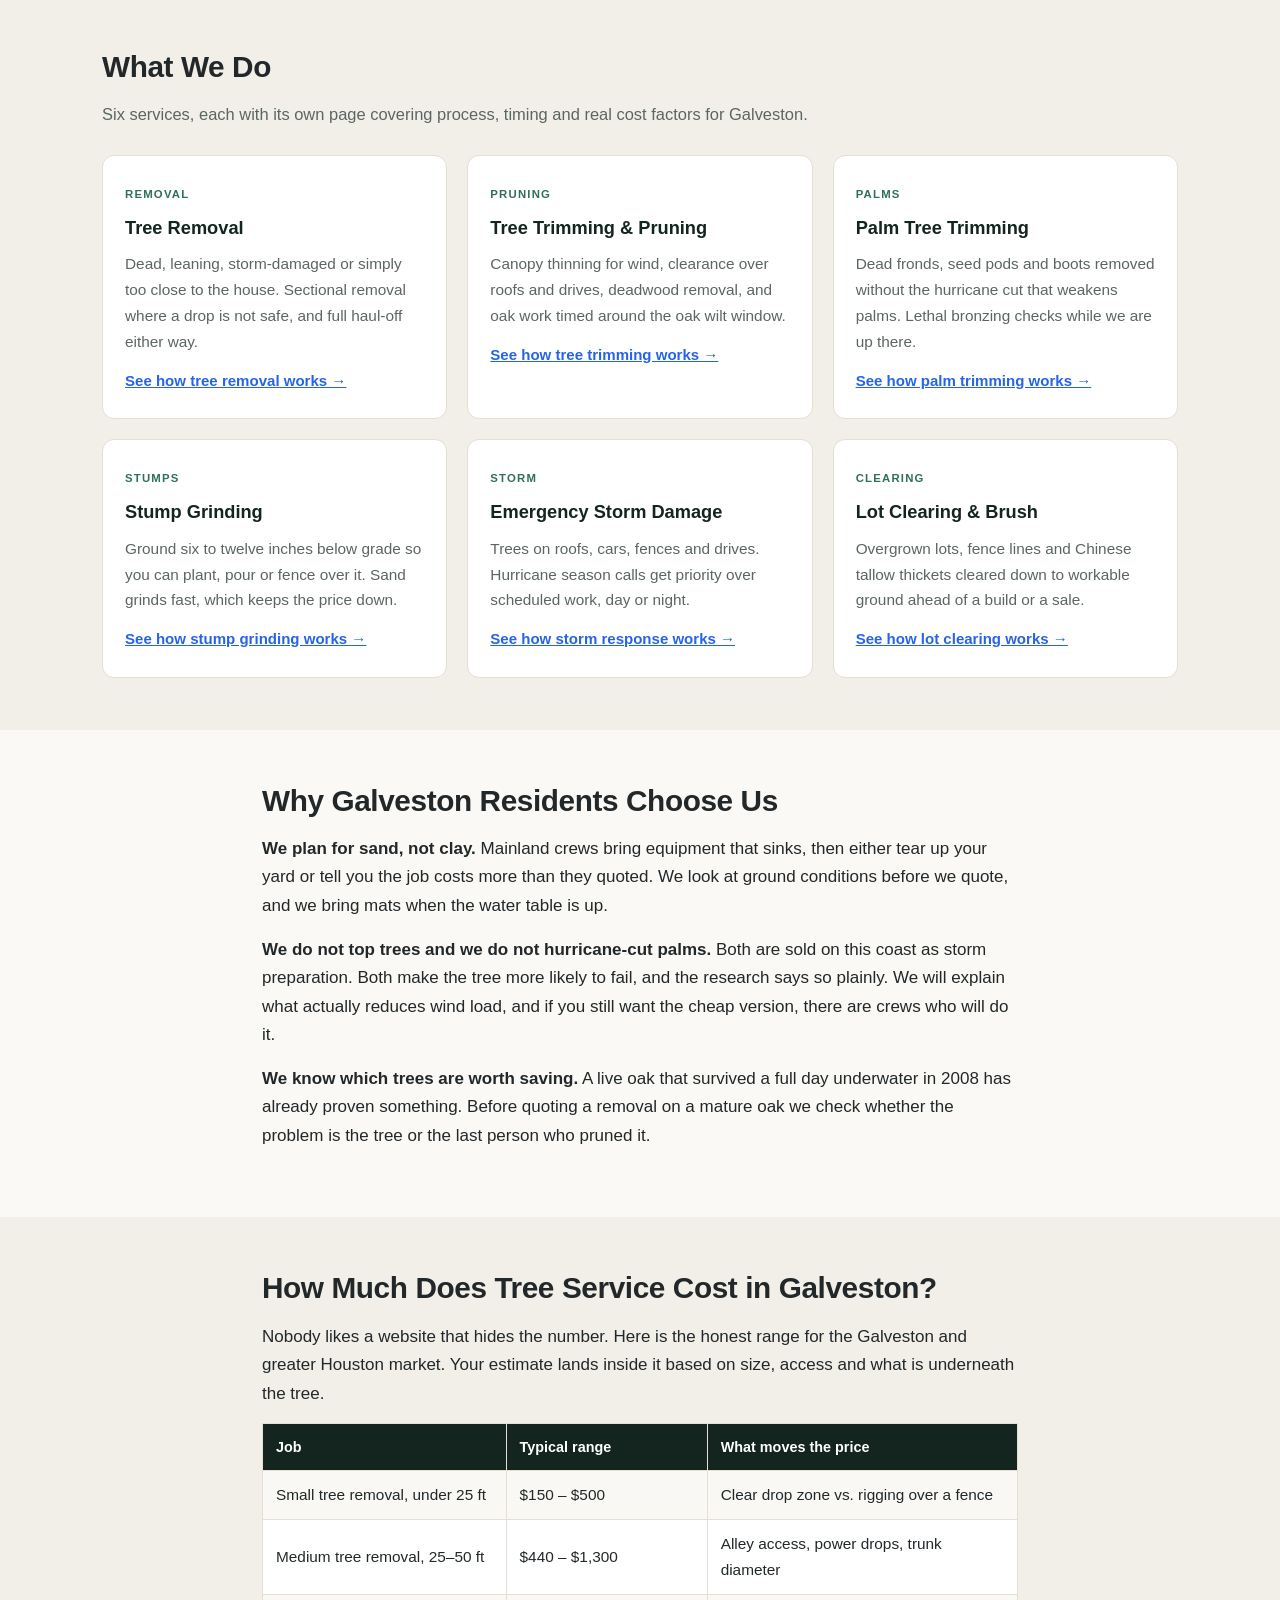
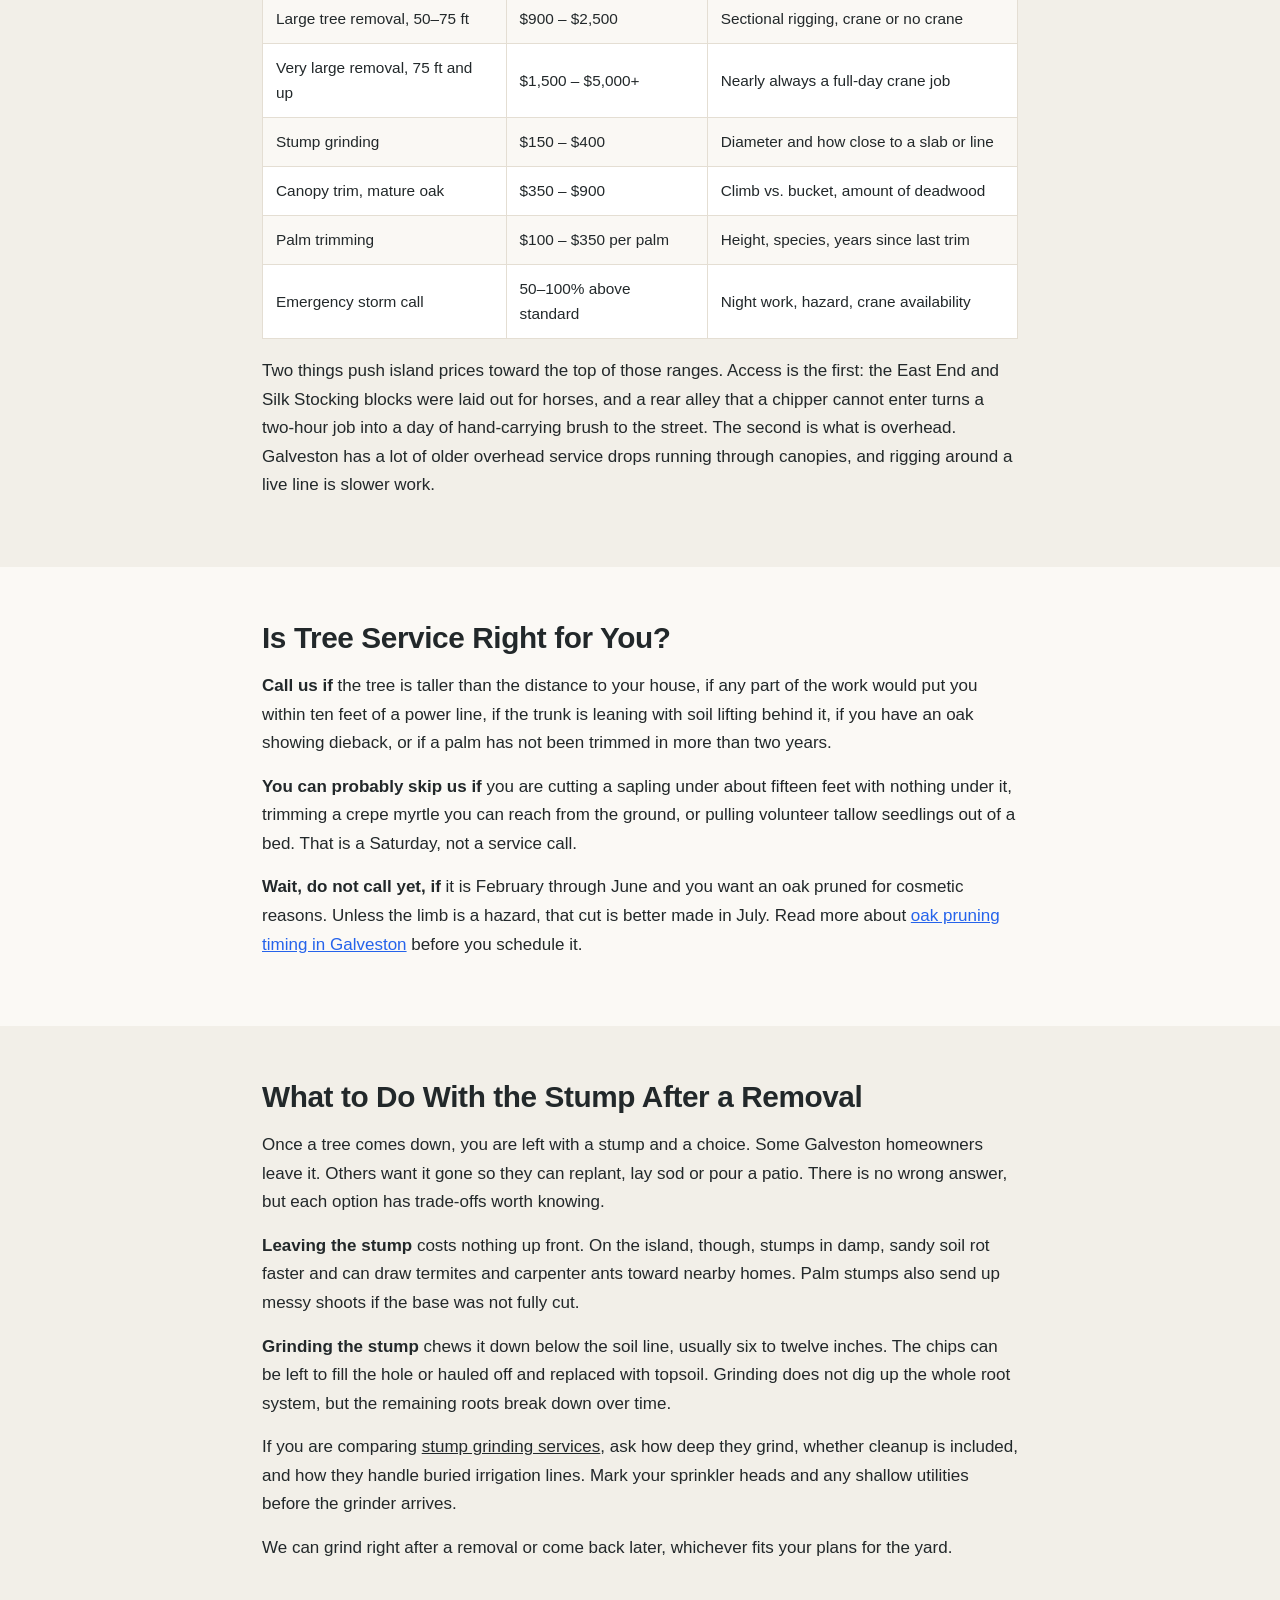
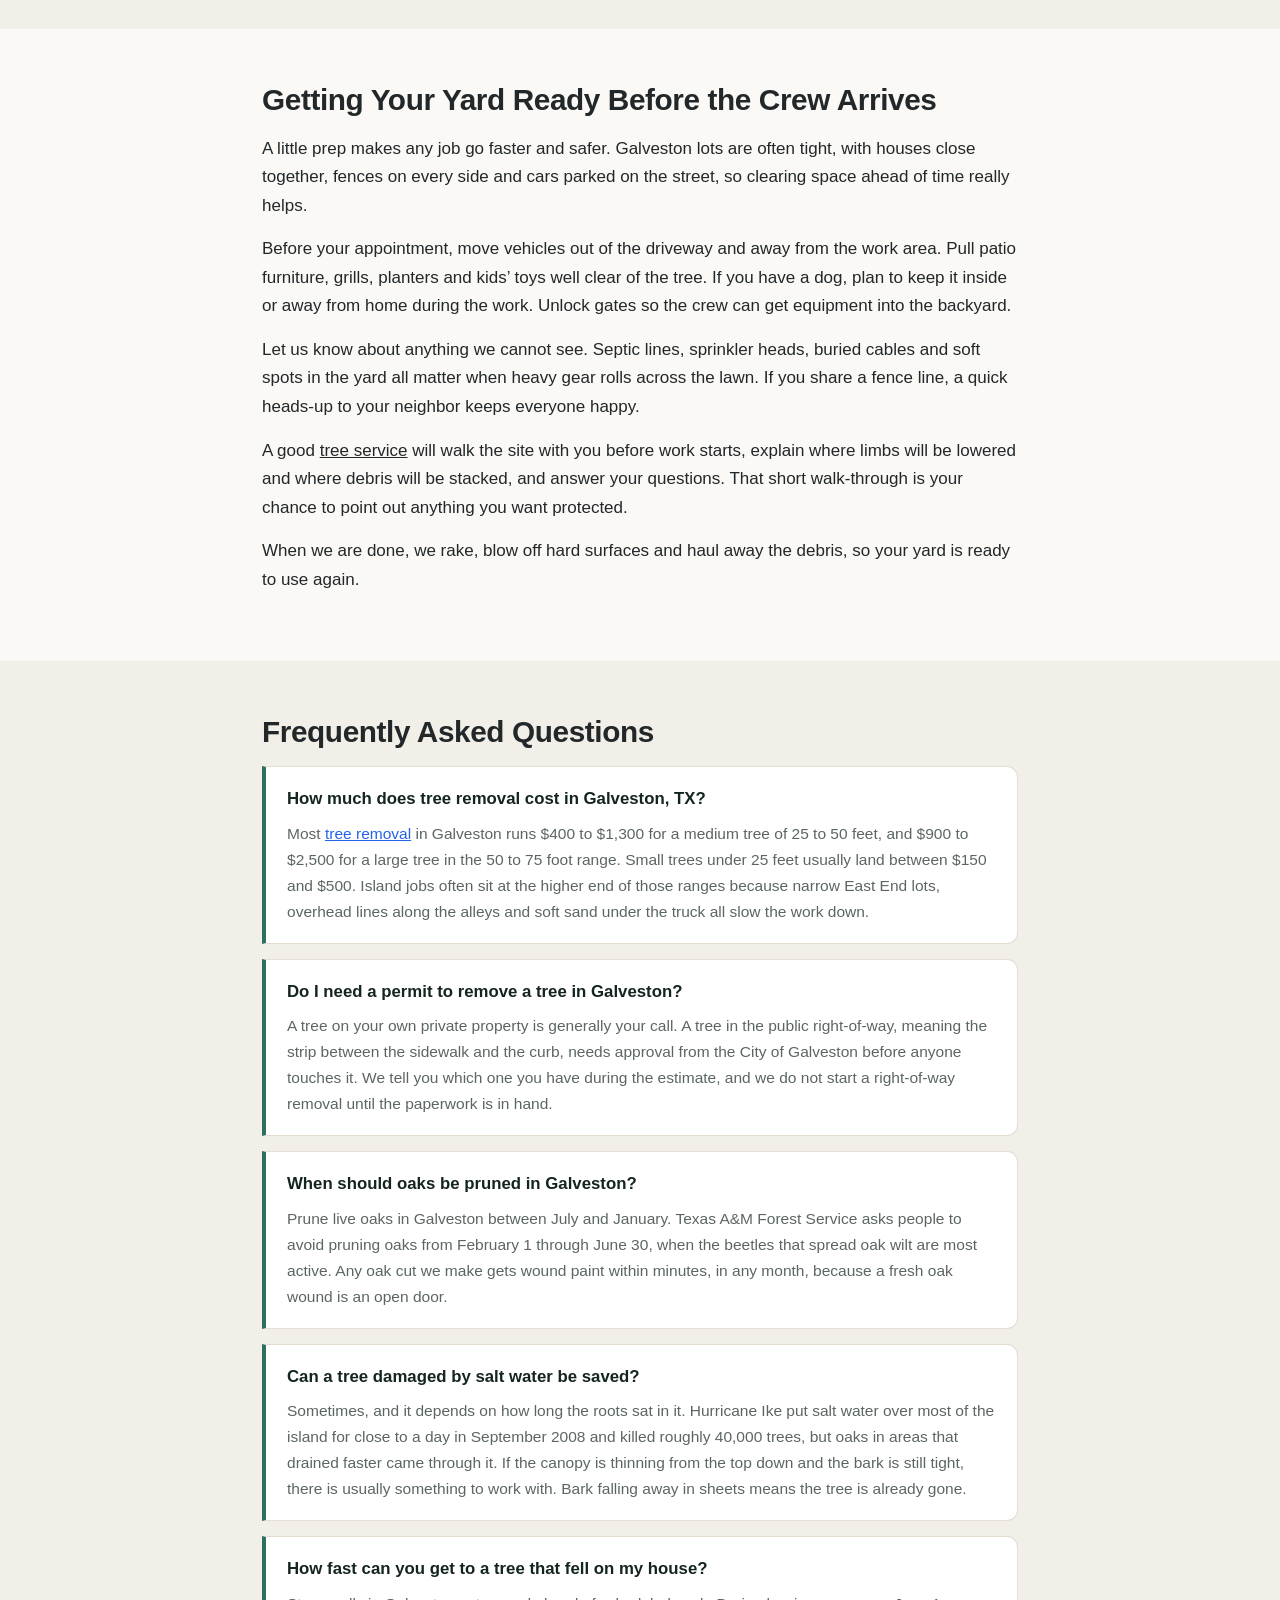
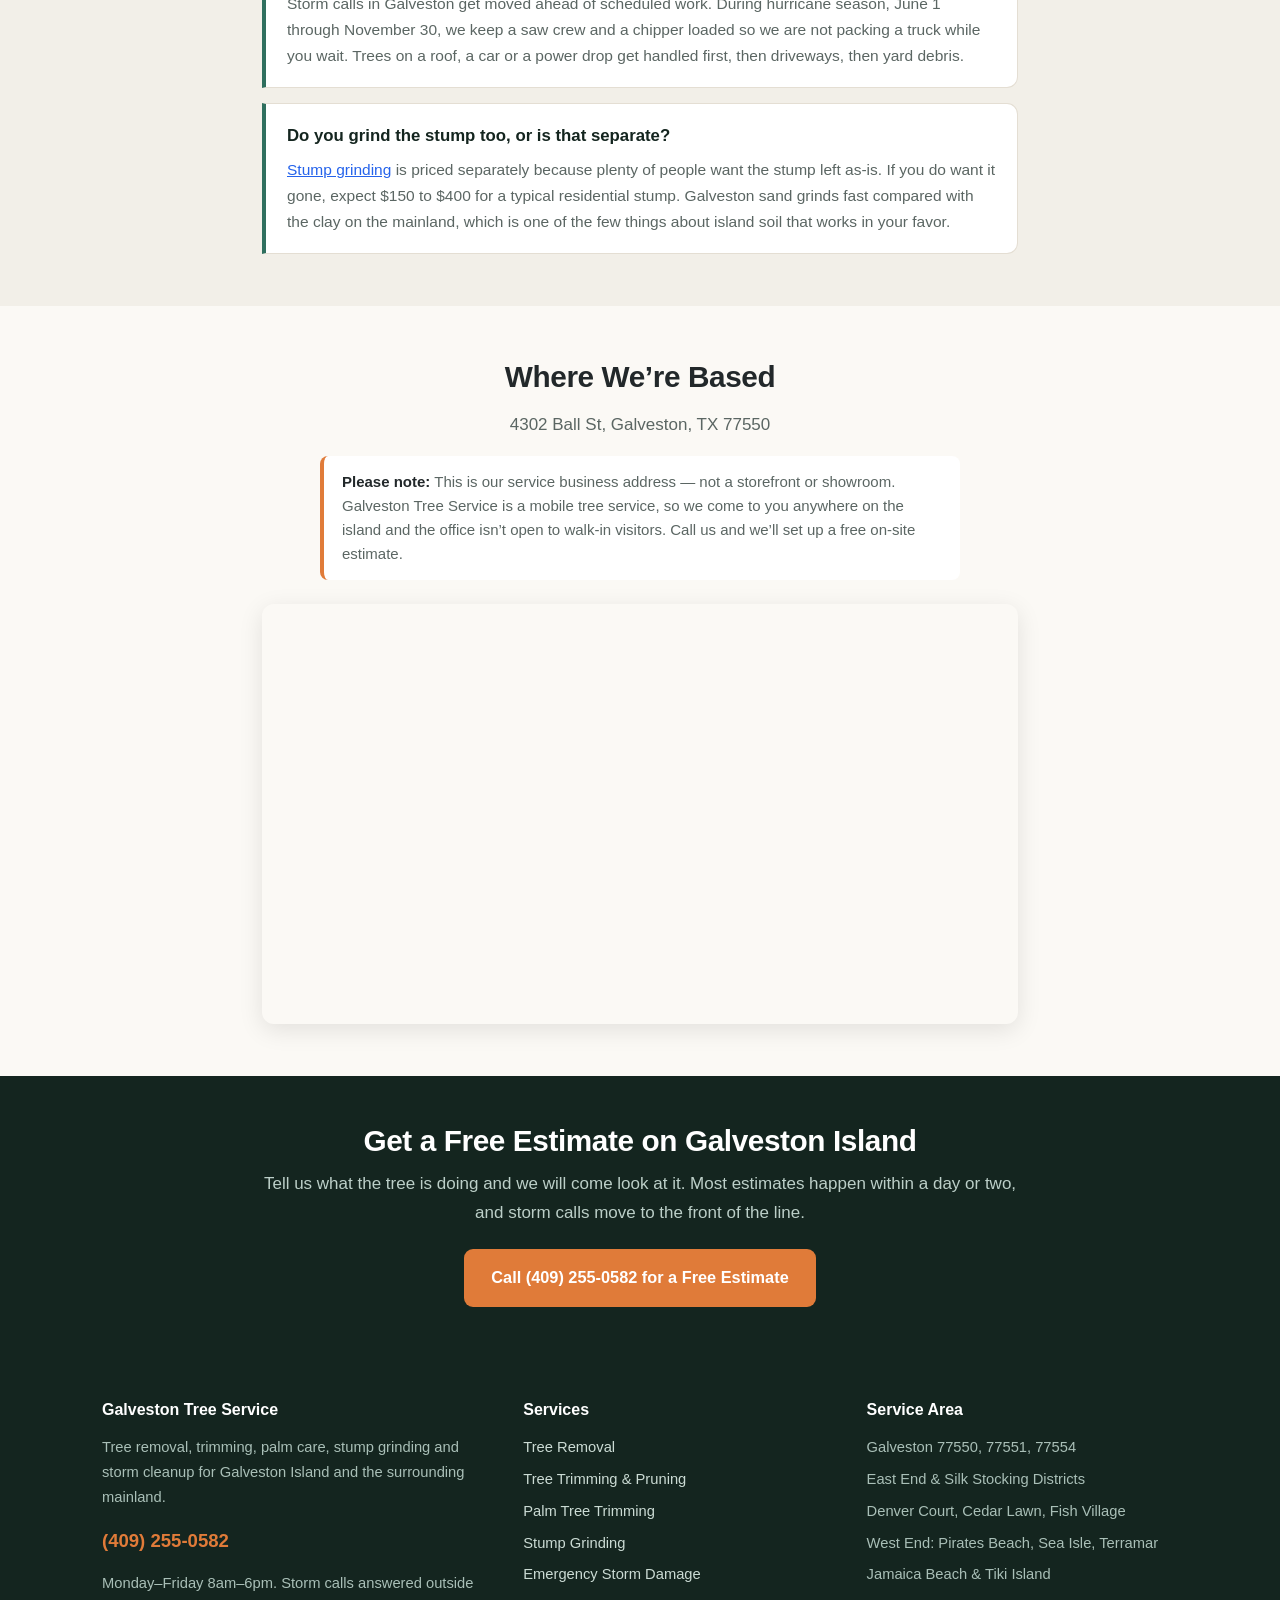
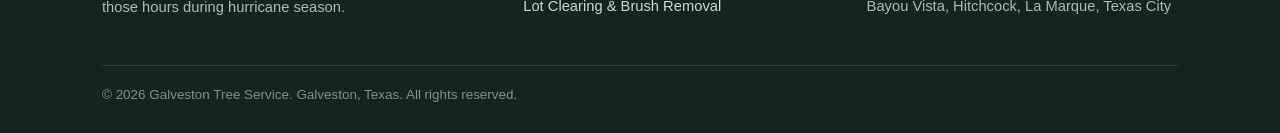
==== commit 43bca21e: "Home page header: background photo + quote form Added a contact form for free estimates and updated " ====
--- a/index.html
+++ b/index.html
@@ -13,6 +13,23 @@
 <link rel="stylesheet" href="styles.css">
 <script type="application/ld+json">{"@context": "https://schema.org", "@type": "LocalBusiness", "name": "Galveston Tree Service", "telephone": "(409) 255-0582", "url": "https://www.treeservicegalveston.com/", "address": {"@type": "PostalAddress", "streetAddress": "4302 Ball St", "addressLocality": "Galveston", "addressRegion": "TX", "postalCode": "77550", "addressCountry": "US"}, "areaServed": "Galveston, TX", "description": "Tree service in Galveston, TX &mdash; removal, trimming, palm care, stump grinding and storm cleanup on Galveston Island.", "openingHours": "Mo-Fr 08:00-18:00"}</script>
 <script type="application/ld+json">{"@context": "https://schema.org", "@type": "FAQPage", "mainEntity": [{"@type": "Question", "name": "How much does tree removal cost in Galveston, TX?", "acceptedAnswer": {"@type": "Answer", "text": "Most tree removal in Galveston runs $400 to $1,300 for a medium tree of 25 to 50 feet, and $900 to $2,500 for a large tree in the 50 to 75 foot range. Small trees under 25 feet usually land between $150 and $500. Island jobs often sit at the higher end of those ranges because narrow East End lots, overhead lines along the alleys and soft sand under the truck all slow the work down."}}, {"@type": "Question", "name": "Do I need a permit to remove a tree in Galveston?", "acceptedAnswer": {"@type": "Answer", "text": "A tree on your own private property is generally your call. A tree in the public right-of-way, meaning the strip between the sidewalk and the curb, needs approval from the City of Galveston before anyone touches it. We tell you which one you have during the estimate, and we do not start a right-of-way removal until the paperwork is in hand."}}, {"@type": "Question", "name": "When should oaks be pruned in Galveston?", "acceptedAnswer": {"@type": "Answer", "text": "Prune live oaks in Galveston between July and January. Texas A&amp;M Forest Service asks people to avoid pruning oaks from February 1 through June 30, when the beetles that spread oak wilt are most active. Any oak cut we make gets wound paint within minutes, in any month, because a fresh oak wound is an open door."}}, {"@type": "Question", "name": "Can a tree damaged by salt water be saved?", "acceptedAnswer": {"@type": "Answer", "text": "Sometimes, and it depends on how long the roots sat in it. Hurricane Ike put salt water over most of the island for close to a day in September 2008 and killed roughly 40,000 trees, but oaks in areas that drained faster came through it. If the canopy is thinning from the top down and the bark is still tight, there is usually something to work with. Bark falling away in sheets means the tree is already gone."}}, {"@type": "Question", "name": "How fast can you get to a tree that fell on my house?", "acceptedAnswer": {"@type": "Answer", "text": "Storm calls in Galveston get moved ahead of scheduled work. During hurricane season, June 1 through November 30, we keep a saw crew and a chipper loaded so we are not packing a truck while you wait. Trees on a roof, a car or a power drop get handled first, then driveways, then yard debris."}}, {"@type": "Question", "name": "Do you grind the stump too, or is that separate?", "acceptedAnswer": {"@type": "Answer", "text": "Stump grinding is priced separately because plenty of people want the stump left as-is. If you do want it gone, expect $150 to $400 for a typical residential stump. Galveston sand grinds fast compared with the clay on the mainland, which is one of the few things about island soil that works in your favor."}}]}</script>
+<style>/* home hero form + photo */
+.lg-form{background:#fff;color:#1a1a1a;border-radius:12px;padding:22px;box-shadow:0 14px 40px rgba(0,0,0,.3);text-align:left;max-width:460px;width:100%;justify-self:end}
+.lg-form h2{font-size:22px;font-weight:800;color:#111;margin:0 0 4px;line-height:1.2}
+.lg-form .lg-note{font-size:14px;color:#555;margin:0 0 10px}
+.lg-form label{display:block;font-size:13px;font-weight:700;color:#222;margin:9px 0 4px}
+.lg-form input,.lg-form select{width:100%;box-sizing:border-box;padding:10px 12px;border:1px solid #d6d9de;border-radius:6px;font-size:15px;font-family:inherit;background:#fff;color:#111}
+.lg-form button{width:100%;margin-top:14px;background:rgb(224, 123, 57);color:#fff;border:0;border-radius:8px;padding:13px;font-size:16px;font-weight:800;cursor:pointer;font-family:inherit}
+.lg-form button:hover{filter:brightness(.92)}
+.lg-form .lg-alt{text-align:center;font-size:14px;margin:10px 0 0;color:#555}
+.lg-form .lg-alt a{color:#111;font-weight:700}
+.lg-grid{display:grid !important;grid-template-columns:1.15fr .85fr;gap:40px;align-items:center;text-align:left}
+.lg-form form{background:none !important;border:0 !important;padding:0 !important;box-shadow:none !important;margin:0 !important;max-width:none !important}
+.hero > .lg-form{align-self:center;justify-self:start;margin:48px 5% 48px 24px}
+.hero p:not([class*=phone]) a:not([class]){color:#fff;text-decoration:underline}
+.lg-form .lg-alt a{color:#111 !important}
+@media (max-width:860px){.hero > .lg-form{margin:0 5% 40px;justify-self:stretch;width:auto} .lg-grid{grid-template-columns:1fr !important} .lg-form{justify-self:stretch;max-width:none}}
+</style>
 </head>
 <body>
 <header class="topbar">
@@ -39,7 +56,7 @@
     <a class="nav-call" href="tel:+14092550582">(409) 255-0582</a>
   </div>
 </header>
-<section class="hero">
+<section class="hero" style="background:linear-gradient(90deg,rgba(20,37,31,0.93) 0%,rgba(20,37,31,0.84) 50%,rgba(20,37,31,0.62) 100%),url('tree-service-galveston-tx.webp') center/cover no-repeat;">
   <div class="wrap hero-grid">
     <div>
       <span class="eyebrow">Galveston Island &amp; Galveston County</span>
@@ -56,8 +73,33 @@
         <li>Oak wilt safe pruning</li>
       </ul>
     </div>
-    <div class="hero-img">
-      <img src="tree-service-galveston-tx.webp" alt="Tree service in Galveston, TX" width="1399" height="933">
+    <div class="lg-form">
+      <h2>Get a Free Estimate</h2>
+      <p class="lg-note">Tell us what you need and we&rsquo;ll call you back the same working day.</p>
+      <form action="https://formspree.io/f/xqpzlqgd" method="POST">
+        <input type="hidden" name="_subject" value="New Lead &mdash; Galveston Tree Service (Home Page)">
+        <label for="lg-name">Name *</label>
+        <input type="text" id="lg-name" name="name" autocomplete="name" required>
+        <label for="lg-phone">Phone *</label>
+        <input type="tel" id="lg-phone" name="phone" autocomplete="tel" required>
+        <label for="lg-email">Email</label>
+        <input type="email" id="lg-email" name="email" autocomplete="email">
+        <label for="lg-service">Service needed</label>
+        <select id="lg-service" name="service">
+          <option>Tree removal</option>
+          <option>Tree trimming or pruning</option>
+          <option>Palm tree trimming</option>
+          <option>Stump grinding</option>
+          <option>Emergency or storm damage</option>
+          <option>Lot clearing or brush removal</option>
+          <option>Not sure &mdash; need an opinion</option>
+        </select>
+        <label for="lg-details">Details</label>
+        <input type="text" id="lg-details" name="details" placeholder="Size, condition, timing">
+        <input type="text" name="_gotcha" style="display:none" tabindex="-1" autocomplete="off">
+        <button type="submit">Send My Request</button>
+      </form>
+      <p class="lg-alt">Prefer to talk? <a href="tel:+14092550582">Call (409) 255-0582</a></p>
     </div>
   </div>
 </section>
